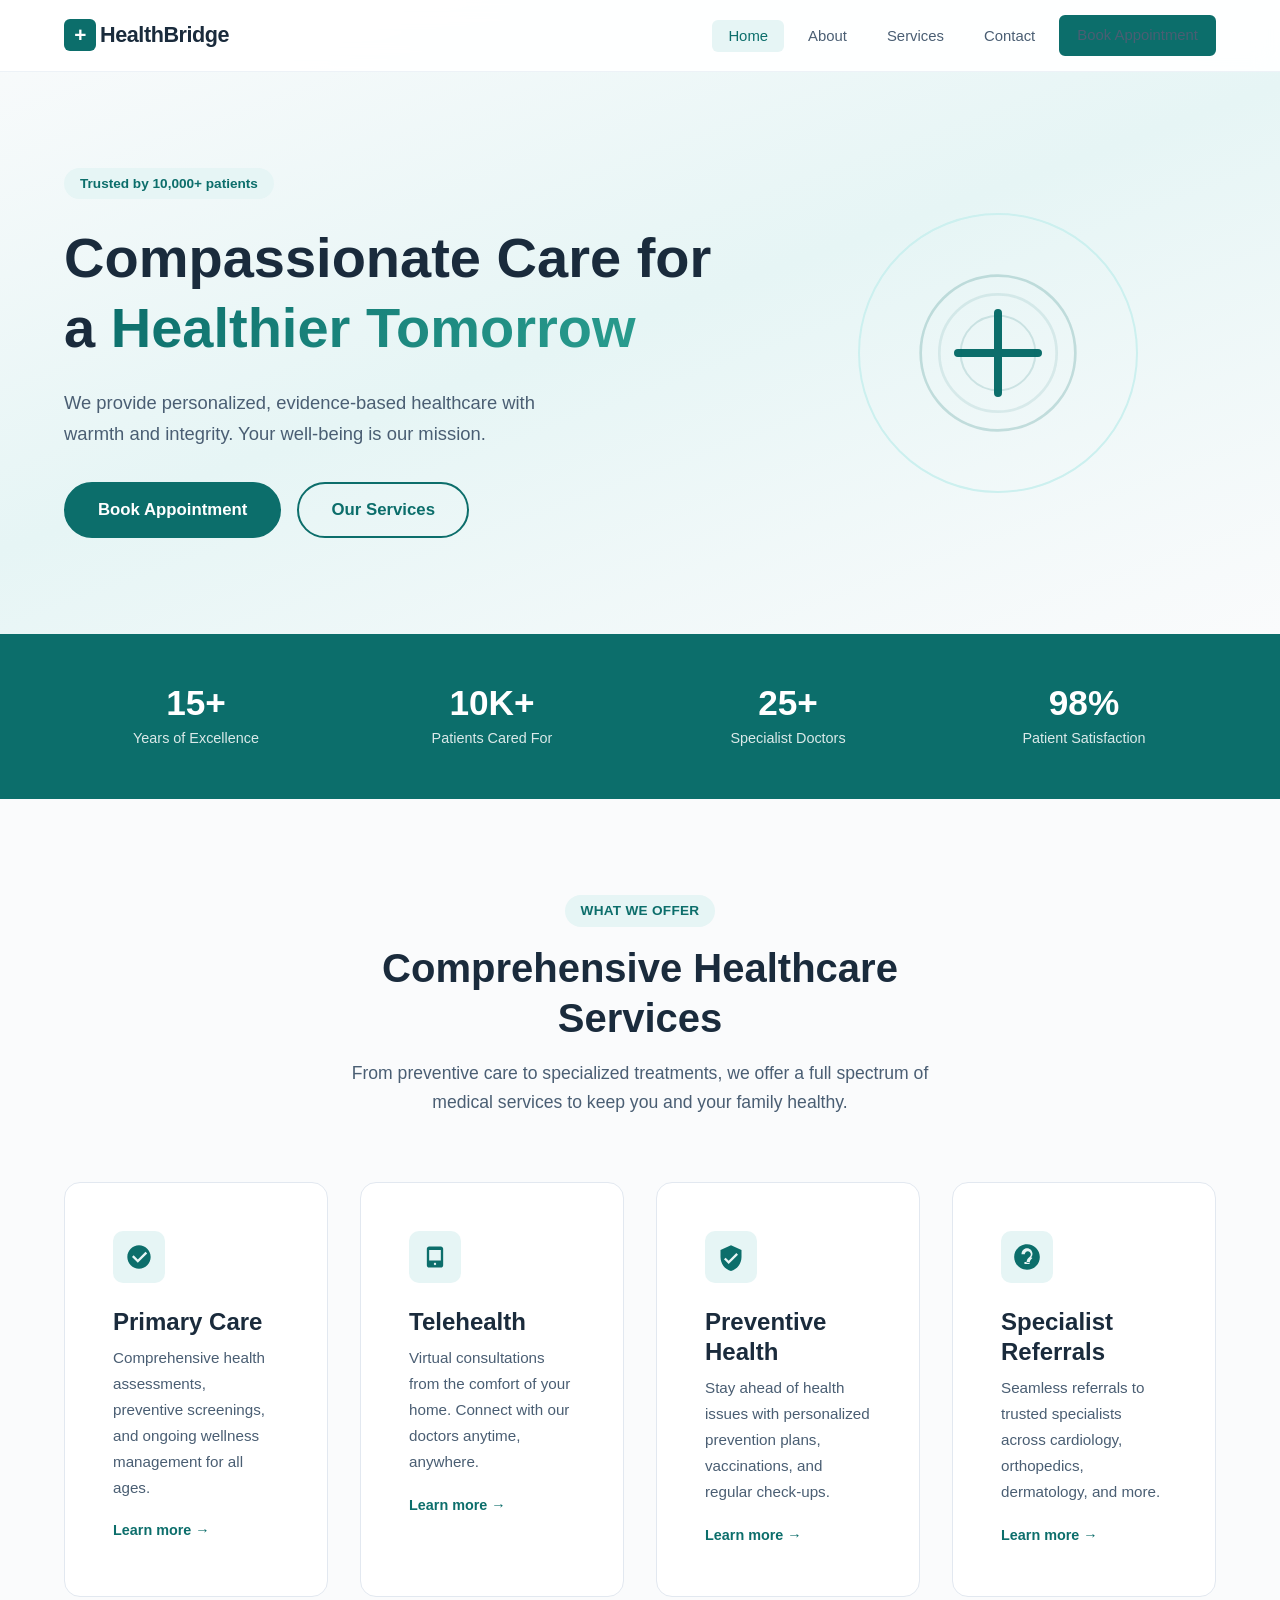
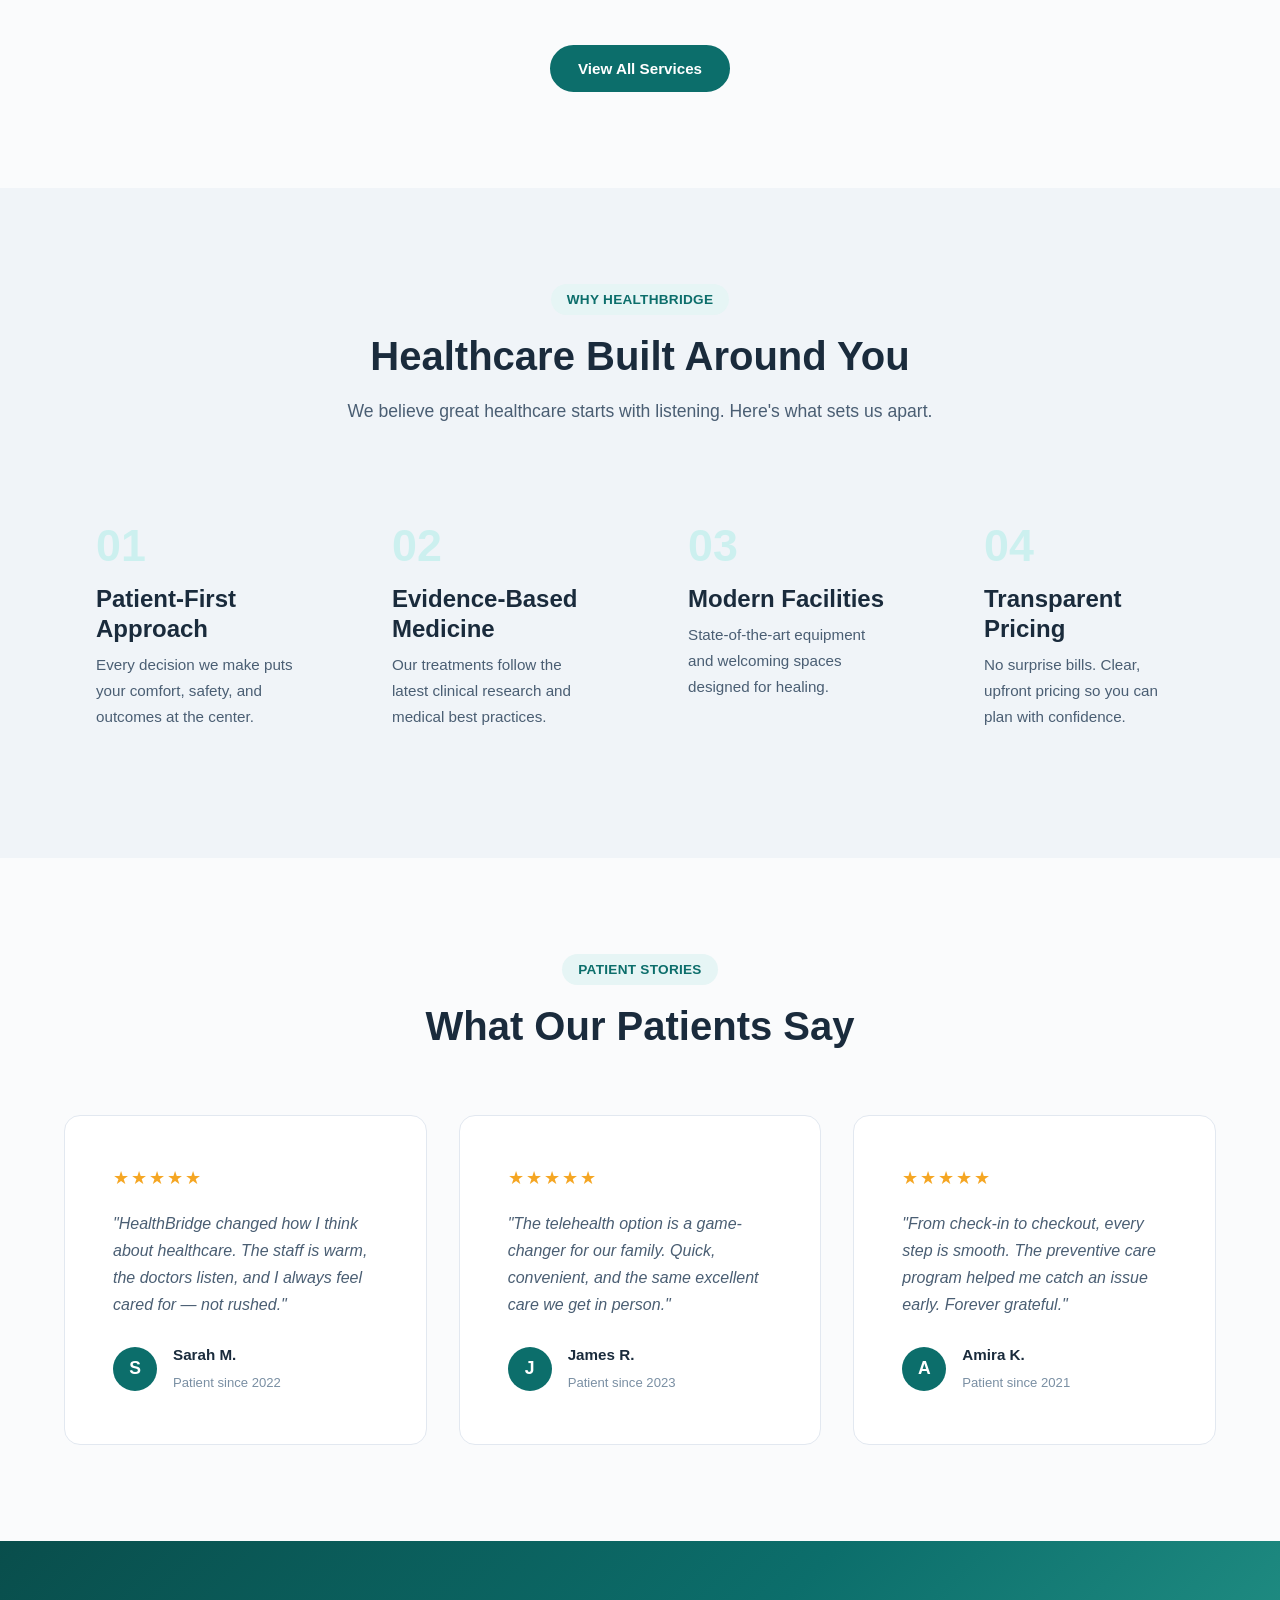
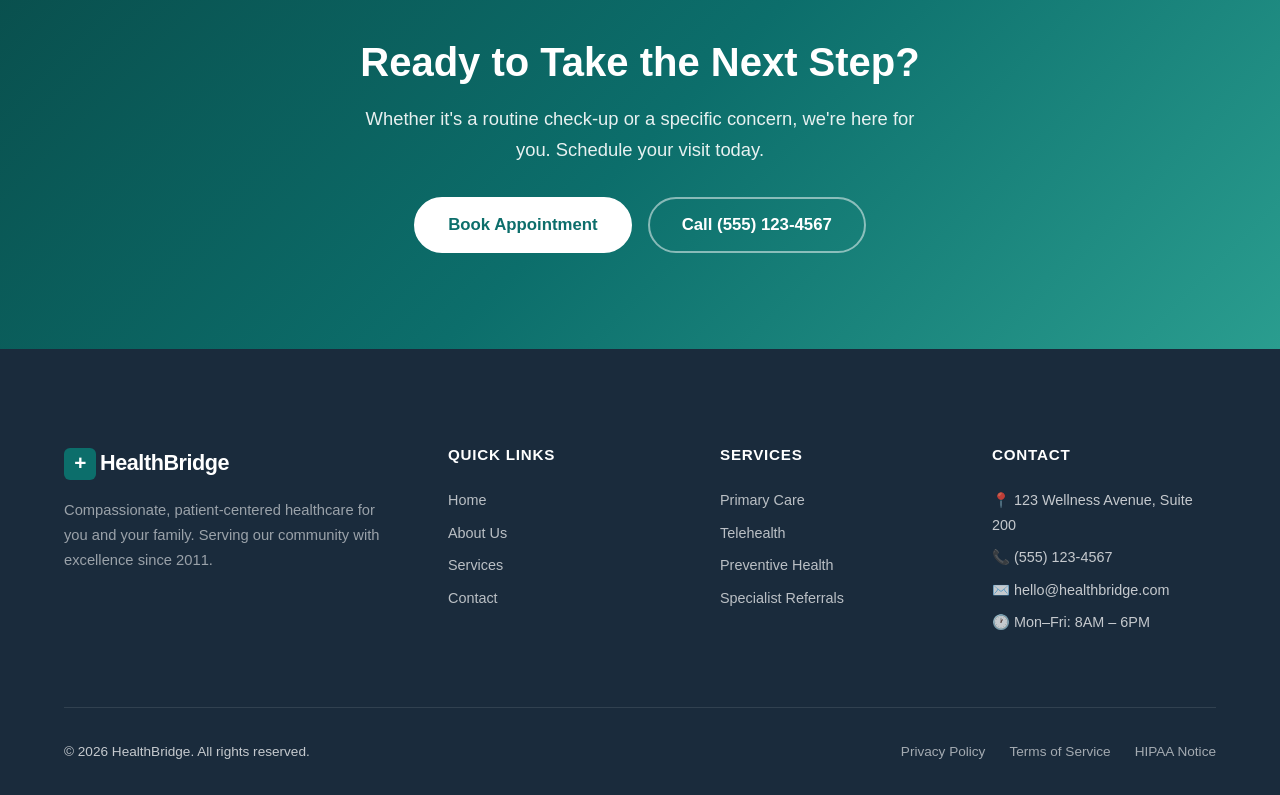
==== index.html @ cefafa47 "Move files to root for GitHub Pages" ====
<!DOCTYPE html>
<html lang="en">
<head>
    <meta charset="UTF-8">
    <meta name="viewport" content="width=device-width, initial-scale=1.0">
    <title>HealthBridge — Your Trusted Healthcare Partner</title>
    <meta name="description" content="HealthBridge provides compassionate, patient-centered healthcare services. Explore our services, meet our team, and take the first step toward better health.">
    <link rel="stylesheet" href="style.css">
    <!-- Favicons (replace with your own) -->
    <link rel="icon" href="data:image/svg+xml,<svg xmlns='http://www.w3.org/2000/svg' viewBox='0 0 100 100'><text y='.9em' font-size='90'>🏥</text></svg>">
</head>
<body>

    <!-- Navigation -->
    <nav class="navbar" id="navbar">
        <div class="container nav-container">
            <a href="index.html" class="logo">
                <span class="logo-icon">+</span> HealthBridge
            </a>
            <button class="nav-toggle" id="navToggle" aria-label="Toggle navigation">
                <span></span><span></span><span></span>
            </button>
            <ul class="nav-links" id="navLinks">
                <li><a href="index.html" class="active">Home</a></li>
                <li><a href="about.html">About</a></li>
                <li><a href="services.html">Services</a></li>
                <li><a href="contact.html">Contact</a></li>
                <li><a href="contact.html" class="btn btn-nav">Book Appointment</a></li>
            </ul>
        </div>
    </nav>

    <!-- Hero Section -->
    <section class="hero">
        <div class="container hero-content">
            <div class="hero-text">
                <span class="hero-badge">Trusted by 10,000+ patients</span>
                <h1>Compassionate Care for a <span class="text-gradient">Healthier Tomorrow</span></h1>
                <p>We provide personalized, evidence-based healthcare with warmth and integrity. Your well-being is our mission.</p>
                <div class="hero-actions">
                    <a href="contact.html" class="btn btn-primary btn-lg">Book Appointment</a>
                    <a href="services.html" class="btn btn-outline btn-lg">Our Services</a>
                </div>
            </div>
            <div class="hero-visual">
                <div class="hero-card">
                    <div class="pulse-ring"></div>
                    <svg class="hero-icon" viewBox="0 0 120 120" fill="none" xmlns="http://www.w3.org/2000/svg">
                        <circle cx="60" cy="60" r="58" stroke="currentColor" stroke-width="2" opacity="0.2"/>
                        <circle cx="60" cy="60" r="44" stroke="currentColor" stroke-width="2" opacity="0.1"/>
                        <path d="M60 30 L60 90 M30 60 L90 60" stroke="currentColor" stroke-width="6" stroke-linecap="round"/>
                        <circle cx="60" cy="60" r="28" stroke="currentColor" stroke-width="1.5" opacity="0.15"/>
                    </svg>
                </div>
            </div>
        </div>
    </section>

    <!-- Stats Bar -->
    <section class="stats">
        <div class="container stats-grid">
            <div class="stat-item">
                <span class="stat-number">15+</span>
                <span class="stat-label">Years of Excellence</span>
            </div>
            <div class="stat-item">
                <span class="stat-number">10K+</span>
                <span class="stat-label">Patients Cared For</span>
            </div>
            <div class="stat-item">
                <span class="stat-number">25+</span>
                <span class="stat-label">Specialist Doctors</span>
            </div>
            <div class="stat-item">
                <span class="stat-number">98%</span>
                <span class="stat-label">Patient Satisfaction</span>
            </div>
        </div>
    </section>

    <!-- Services Preview -->
    <section class="section" id="services-preview">
        <div class="container">
            <div class="section-header">
                <span class="section-badge">What We Offer</span>
                <h2>Comprehensive Healthcare Services</h2>
                <p>From preventive care to specialized treatments, we offer a full spectrum of medical services to keep you and your family healthy.</p>
            </div>
            <div class="services-grid">
                <div class="service-card">
                    <div class="service-icon">
                        <svg viewBox="0 0 48 48" fill="none"><path d="M24 4C12.96 4 4 12.96 4 24s8.96 20 20 20 20-8.96 20-20S35.04 4 24 4zm-2 30l-10-10 2.82-2.82L22 28.34l13.18-13.16L38 18 22 34z" fill="currentColor"/></svg>
                    </div>
                    <h3>Primary Care</h3>
                    <p>Comprehensive health assessments, preventive screenings, and ongoing wellness management for all ages.</p>
                    <a href="services.html" class="service-link">Learn more →</a>
                </div>
                <div class="service-card">
                    <div class="service-icon">
                        <svg viewBox="0 0 48 48" fill="none"><path d="M34 6H14c-2.2 0-4 1.8-4 4v28c0 2.2 1.8 4 4 4h20c2.2 0 4-1.8 4-4V10c0-2.2-1.8-4-4-4zM24 38c-1.1 0-2-.9-2-2s.9-2 2-2 2 .9 2 2-.9 2-2 2zm10-8H14V12h20v18z" fill="currentColor"/></svg>
                    </div>
                    <h3>Telehealth</h3>
                    <p>Virtual consultations from the comfort of your home. Connect with our doctors anytime, anywhere.</p>
                    <a href="services.html" class="service-link">Learn more →</a>
                </div>
                <div class="service-card">
                    <div class="service-icon">
                        <svg viewBox="0 0 48 48" fill="none"><path d="M24 4l-18 8v12c0 11.1 7.68 21.48 18 24 10.32-2.52 18-12.9 18-24V12L24 4zm-4 32l-8-8 2.82-2.82L20 30.34l13.18-13.16L36 20 20 36z" fill="currentColor"/></svg>
                    </div>
                    <h3>Preventive Health</h3>
                    <p>Stay ahead of health issues with personalized prevention plans, vaccinations, and regular check-ups.</p>
                    <a href="services.html" class="service-link">Learn more →</a>
                </div>
                <div class="service-card">
                    <div class="service-icon">
                        <svg viewBox="0 0 48 48" fill="none"><path d="M24 2C11.85 2 2 11.85 2 24s9.85 22 22 22 22-9.85 22-22S36.15 2 24 2zm4.4 34H19.6v-3.6h8.8V36zm4.86-10.26l-1.98 2.04c-1.6 1.62-2.48 2.96-2.48 6.22h-5.6c0-4.18 1.56-6.56 3.16-8.18l2.72-2.78c.94-.96 1.52-2.3 1.52-3.76 0-2.92-2.34-5.28-5.2-5.28s-5.2 2.36-5.2 5.28h-5.6C14.6 13.04 18.82 8.8 24 8.8s9.4 4.24 9.4 9.48c0 2.64-1.06 5.02-2.8 6.78l1.66-.32z" fill="currentColor"/></svg>
                    </div>
                    <h3>Specialist Referrals</h3>
                    <p>Seamless referrals to trusted specialists across cardiology, orthopedics, dermatology, and more.</p>
                    <a href="services.html" class="service-link">Learn more →</a>
                </div>
            </div>
            <div class="section-cta">
                <a href="services.html" class="btn btn-primary">View All Services</a>
            </div>
        </div>
    </section>

    <!-- Why Choose Us -->
    <section class="section section-alt">
        <div class="container">
            <div class="section-header">
                <span class="section-badge">Why HealthBridge</span>
                <h2>Healthcare Built Around You</h2>
                <p>We believe great healthcare starts with listening. Here's what sets us apart.</p>
            </div>
            <div class="features-grid">
                <div class="feature-item">
                    <div class="feature-number">01</div>
                    <h3>Patient-First Approach</h3>
                    <p>Every decision we make puts your comfort, safety, and outcomes at the center.</p>
                </div>
                <div class="feature-item">
                    <div class="feature-number">02</div>
                    <h3>Evidence-Based Medicine</h3>
                    <p>Our treatments follow the latest clinical research and medical best practices.</p>
                </div>
                <div class="feature-item">
                    <div class="feature-number">03</div>
                    <h3>Modern Facilities</h3>
                    <p>State-of-the-art equipment and welcoming spaces designed for healing.</p>
                </div>
                <div class="feature-item">
                    <div class="feature-number">04</div>
                    <h3>Transparent Pricing</h3>
                    <p>No surprise bills. Clear, upfront pricing so you can plan with confidence.</p>
                </div>
            </div>
        </div>
    </section>

    <!-- Testimonials -->
    <section class="section">
        <div class="container">
            <div class="section-header">
                <span class="section-badge">Patient Stories</span>
                <h2>What Our Patients Say</h2>
            </div>
            <div class="testimonials-grid">
                <div class="testimonial-card">
                    <div class="testimonial-stars">★★★★★</div>
                    <blockquote>"HealthBridge changed how I think about healthcare. The staff is warm, the doctors listen, and I always feel cared for — not rushed."</blockquote>
                    <div class="testimonial-author">
                        <div class="author-avatar">S</div>
                        <div>
                            <strong>Sarah M.</strong>
                            <span>Patient since 2022</span>
                        </div>
                    </div>
                </div>
                <div class="testimonial-card">
                    <div class="testimonial-stars">★★★★★</div>
                    <blockquote>"The telehealth option is a game-changer for our family. Quick, convenient, and the same excellent care we get in person."</blockquote>
                    <div class="testimonial-author">
                        <div class="author-avatar">J</div>
                        <div>
                            <strong>James R.</strong>
                            <span>Patient since 2023</span>
                        </div>
                    </div>
                </div>
                <div class="testimonial-card">
                    <div class="testimonial-stars">★★★★★</div>
                    <blockquote>"From check-in to checkout, every step is smooth. The preventive care program helped me catch an issue early. Forever grateful."</blockquote>
                    <div class="testimonial-author">
                        <div class="author-avatar">A</div>
                        <div>
                            <strong>Amira K.</strong>
                            <span>Patient since 2021</span>
                        </div>
                    </div>
                </div>
            </div>
        </div>
    </section>

    <!-- CTA Section -->
    <section class="cta-section">
        <div class="container cta-content">
            <h2>Ready to Take the Next Step?</h2>
            <p>Whether it's a routine check-up or a specific concern, we're here for you. Schedule your visit today.</p>
            <div class="cta-actions">
                <a href="contact.html" class="btn btn-white btn-lg">Book Appointment</a>
                <a href="tel:+15551234567" class="btn btn-outline-white btn-lg">Call (555) 123-4567</a>
            </div>
        </div>
    </section>

    <!-- Footer -->
    <footer class="footer">
        <div class="container">
            <div class="footer-grid">
                <div class="footer-brand">
                    <a href="index.html" class="logo">
                        <span class="logo-icon">+</span> HealthBridge
                    </a>
                    <p>Compassionate, patient-centered healthcare for you and your family. Serving our community with excellence since 2011.</p>
                </div>
                <div class="footer-links">
                    <h4>Quick Links</h4>
                    <ul>
                        <li><a href="index.html">Home</a></li>
                        <li><a href="about.html">About Us</a></li>
                        <li><a href="services.html">Services</a></li>
                        <li><a href="contact.html">Contact</a></li>
                    </ul>
                </div>
                <div class="footer-links">
                    <h4>Services</h4>
                    <ul>
                        <li><a href="services.html">Primary Care</a></li>
                        <li><a href="services.html">Telehealth</a></li>
                        <li><a href="services.html">Preventive Health</a></li>
                        <li><a href="services.html">Specialist Referrals</a></li>
                    </ul>
                </div>
                <div class="footer-contact">
                    <h4>Contact</h4>
                    <ul>
                        <li>📍 123 Wellness Avenue, Suite 200</li>
                        <li>📞 (555) 123-4567</li>
                        <li>✉️ hello@healthbridge.com</li>
                        <li>🕐 Mon–Fri: 8AM – 6PM</li>
                    </ul>
                </div>
            </div>
            <div class="footer-bottom">
                <p>&copy; 2026 HealthBridge. All rights reserved.</p>
                <div class="footer-legal">
                    <a href="#">Privacy Policy</a>
                    <a href="#">Terms of Service</a>
                    <a href="#">HIPAA Notice</a>
                </div>
            </div>
        </div>
    </footer>

    <script src="script.js"></script>
</body>
</html>
---- style.css ----
/* ============================================
   HealthBridge — Global Styles
   ============================================ */

/* ---------- CSS Custom Properties ---------- */
:root {
    /* Colors */
    --color-primary: #0C6E6B;
    --color-primary-light: #0E8A86;
    --color-primary-dark: #094E4C;
    --color-primary-50: #E6F5F5;
    --color-primary-100: #CCF0EF;

    --color-accent: #2A9D8F;
    --color-accent-light: #40B4A6;

    --color-bg: #FAFBFC;
    --color-bg-alt: #F0F4F8;
    --color-white: #FFFFFF;
    --color-surface: #FFFFFF;

    --color-text: #1A2B3C;
    --color-text-secondary: #4A5E73;
    --color-text-muted: #7A8FA3;
    --color-text-inverse: #FFFFFF;

    --color-border: #E2E8F0;
    --color-border-light: #EDF2F7;

    /* Typography */
    --font-sans: 'Inter', -apple-system, BlinkMacSystemFont, 'Segoe UI', Roboto, 'Helvetica Neue', Arial, sans-serif;
    --font-display: 'Inter', -apple-system, BlinkMacSystemFont, 'Segoe UI', Roboto, sans-serif;

    /* Spacing */
    --space-xs: 0.25rem;
    --space-sm: 0.5rem;
    --space-md: 1rem;
    --space-lg: 1.5rem;
    --space-xl: 2rem;
    --space-2xl: 3rem;
    --space-3xl: 4rem;
    --space-4xl: 6rem;

    /* Sizing */
    --container-max: 1200px;
    --nav-height: 72px;

    /* Radius */
    --radius-sm: 6px;
    --radius-md: 10px;
    --radius-lg: 16px;
    --radius-xl: 24px;
    --radius-full: 9999px;

    /* Shadows */
    --shadow-sm: 0 1px 2px rgba(0, 0, 0, 0.05);
    --shadow-md: 0 4px 12px rgba(0, 0, 0, 0.08);
    --shadow-lg: 0 12px 40px rgba(0, 0, 0, 0.1);
    --shadow-xl: 0 20px 60px rgba(0, 0, 0, 0.12);

    /* Transitions */
    --transition-fast: 150ms ease;
    --transition-base: 250ms ease;
    --transition-slow: 400ms ease;
}


/* ---------- Reset & Base ---------- */
*,
*::before,
*::after {
    box-sizing: border-box;
    margin: 0;
    padding: 0;
}

html {
    scroll-behavior: smooth;
    -webkit-text-size-adjust: 100%;
}

body {
    font-family: var(--font-sans);
    font-size: 1rem;
    line-height: 1.7;
    color: var(--color-text);
    background-color: var(--color-bg);
    -webkit-font-smoothing: antialiased;
    -moz-osx-font-smoothing: grayscale;
}

img {
    max-width: 100%;
    height: auto;
    display: block;
}

a {
    color: var(--color-primary);
    text-decoration: none;
    transition: color var(--transition-fast);
}

a:hover {
    color: var(--color-primary-light);
}

ul {
    list-style: none;
}

h1, h2, h3, h4, h5, h6 {
    font-family: var(--font-display);
    font-weight: 700;
    line-height: 1.25;
    color: var(--color-text);
}

h1 { font-size: clamp(2.2rem, 5vw, 3.5rem); }
h2 { font-size: clamp(1.8rem, 3.5vw, 2.5rem); }
h3 { font-size: clamp(1.2rem, 2vw, 1.5rem); }
h4 { font-size: 1.1rem; }


/* ---------- Utilities ---------- */
.container {
    width: 100%;
    max-width: var(--container-max);
    margin-inline: auto;
    padding-inline: var(--space-lg);
}

.section {
    padding: var(--space-4xl) 0;
}

.section-alt {
    background-color: var(--color-bg-alt);
}

.section-header {
    text-align: center;
    max-width: 640px;
    margin-inline: auto;
    margin-bottom: var(--space-3xl);
}

.section-header p {
    margin-top: var(--space-md);
    color: var(--color-text-secondary);
    font-size: 1.1rem;
}

.section-badge {
    display: inline-block;
    padding: var(--space-xs) var(--space-md);
    background: var(--color-primary-50);
    color: var(--color-primary);
    font-size: 0.85rem;
    font-weight: 600;
    border-radius: var(--radius-full);
    margin-bottom: var(--space-md);
    letter-spacing: 0.02em;
    text-transform: uppercase;
}

.section-cta {
    text-align: center;
    margin-top: var(--space-2xl);
}

.text-gradient {
    background: linear-gradient(135deg, var(--color-primary), var(--color-accent));
    -webkit-background-clip: text;
    -webkit-text-fill-color: transparent;
    background-clip: text;
}


/* ---------- Buttons ---------- */
.btn {
    display: inline-flex;
    align-items: center;
    justify-content: center;
    gap: var(--space-sm);
    padding: 0.7rem 1.6rem;
    font-family: var(--font-sans);
    font-size: 0.95rem;
    font-weight: 600;
    line-height: 1.4;
    border: 2px solid transparent;
    border-radius: var(--radius-full);
    cursor: pointer;
    transition: all var(--transition-base);
    text-decoration: none;
    white-space: nowrap;
}

.btn-lg {
    padding: 0.9rem 2rem;
    font-size: 1.05rem;
}

.btn-primary {
    background: var(--color-primary);
    color: var(--color-text-inverse);
    border-color: var(--color-primary);
}

.btn-primary:hover {
    background: var(--color-primary-light);
    border-color: var(--color-primary-light);
    color: var(--color-text-inverse);
    transform: translateY(-1px);
    box-shadow: var(--shadow-md);
}

.btn-outline {
    background: transparent;
    color: var(--color-primary);
    border-color: var(--color-primary);
}

.btn-outline:hover {
    background: var(--color-primary);
    color: var(--color-text-inverse);
    transform: translateY(-1px);
}

.btn-white {
    background: var(--color-white);
    color: var(--color-primary);
    border-color: var(--color-white);
}

.btn-white:hover {
    background: var(--color-primary-50);
    border-color: var(--color-primary-50);
    transform: translateY(-1px);
    box-shadow: var(--shadow-md);
}

.btn-outline-white {
    background: transparent;
    color: var(--color-white);
    border-color: rgba(255, 255, 255, 0.5);
}

.btn-outline-white:hover {
    background: rgba(255, 255, 255, 0.15);
    border-color: var(--color-white);
    color: var(--color-white);
}

.btn-nav {
    padding: 0.55rem 1.3rem;
    font-size: 0.9rem;
    background: var(--color-primary);
    color: var(--color-text-inverse);
    border-color: var(--color-primary);
}

.btn-nav:hover {
    background: var(--color-primary-light);
    border-color: var(--color-primary-light);
    color: var(--color-text-inverse);
}


/* ---------- Navbar ---------- */
.navbar {
    position: fixed;
    top: 0;
    left: 0;
    right: 0;
    z-index: 1000;
    height: var(--nav-height);
    background: rgba(255, 255, 255, 0.92);
    backdrop-filter: blur(12px);
    -webkit-backdrop-filter: blur(12px);
    border-bottom: 1px solid var(--color-border-light);
    transition: box-shadow var(--transition-base);
}

.navbar.scrolled {
    box-shadow: var(--shadow-sm);
}

.nav-container {
    display: flex;
    align-items: center;
    justify-content: space-between;
    height: 100%;
}

.logo {
    display: flex;
    align-items: center;
    gap: var(--space-xs);
    font-size: 1.35rem;
    font-weight: 700;
    color: var(--color-text);
    letter-spacing: -0.02em;
}

.logo:hover {
    color: var(--color-text);
}

.logo-icon {
    display: flex;
    align-items: center;
    justify-content: center;
    width: 32px;
    height: 32px;
    background: var(--color-primary);
    color: var(--color-white);
    font-size: 1.3rem;
    font-weight: 700;
    border-radius: var(--radius-sm);
    line-height: 1;
}

.nav-links {
    display: flex;
    align-items: center;
    gap: var(--space-sm);
}

.nav-links a {
    padding: var(--space-sm) var(--space-md);
    font-size: 0.93rem;
    font-weight: 500;
    color: var(--color-text-secondary);
    border-radius: var(--radius-sm);
    transition: all var(--transition-fast);
}

.nav-links a:hover,
.nav-links a.active {
    color: var(--color-primary);
    background: var(--color-primary-50);
}

.nav-toggle {
    display: none;
    flex-direction: column;
    gap: 5px;
    background: none;
    border: none;
    cursor: pointer;
    padding: var(--space-sm);
}

.nav-toggle span {
    width: 24px;
    height: 2px;
    background: var(--color-text);
    border-radius: 2px;
    transition: all var(--transition-fast);
}


/* ---------- Hero ---------- */
.hero {
    padding-top: calc(var(--nav-height) + var(--space-4xl));
    padding-bottom: var(--space-4xl);
    background: linear-gradient(160deg, var(--color-bg) 0%, var(--color-primary-50) 50%, var(--color-bg) 100%);
    overflow: hidden;
}

.hero-content {
    display: grid;
    grid-template-columns: 1.2fr 0.8fr;
    gap: var(--space-3xl);
    align-items: center;
}

.hero-badge {
    display: inline-block;
    padding: var(--space-xs) var(--space-md);
    background: var(--color-primary-50);
    color: var(--color-primary);
    font-size: 0.85rem;
    font-weight: 600;
    border-radius: var(--radius-full);
    margin-bottom: var(--space-lg);
}

.hero-text h1 {
    margin-bottom: var(--space-lg);
}

.hero-text p {
    font-size: 1.15rem;
    color: var(--color-text-secondary);
    max-width: 520px;
    margin-bottom: var(--space-xl);
}

.hero-actions {
    display: flex;
    gap: var(--space-md);
    flex-wrap: wrap;
}

.hero-visual {
    display: flex;
    justify-content: center;
    align-items: center;
}

.hero-card {
    position: relative;
    width: 280px;
    height: 280px;
    display: flex;
    align-items: center;
    justify-content: center;
}

.hero-icon {
    width: 160px;
    height: 160px;
    color: var(--color-primary);
    animation: float 6s ease-in-out infinite;
}

.pulse-ring {
    position: absolute;
    inset: 0;
    border-radius: 50%;
    border: 2px solid var(--color-primary-100);
    animation: pulse 3s ease-in-out infinite;
}

@keyframes float {
    0%, 100% { transform: translateY(0); }
    50% { transform: translateY(-12px); }
}

@keyframes pulse {
    0%, 100% { transform: scale(1); opacity: 0.6; }
    50% { transform: scale(1.08); opacity: 0.2; }
}


/* ---------- Stats ---------- */
.stats {
    padding: var(--space-2xl) 0;
    background: var(--color-primary);
    color: var(--color-text-inverse);
}

.stats-grid {
    display: grid;
    grid-template-columns: repeat(4, 1fr);
    gap: var(--space-xl);
    text-align: center;
}

.stat-number {
    display: block;
    font-size: 2.2rem;
    font-weight: 800;
    line-height: 1.2;
}

.stat-label {
    font-size: 0.9rem;
    opacity: 0.85;
}


/* ---------- Services Grid ---------- */
.services-grid {
    display: grid;
    grid-template-columns: repeat(auto-fit, minmax(260px, 1fr));
    gap: var(--space-xl);
}

.service-card {
    background: var(--color-surface);
    border: 1px solid var(--color-border);
    border-radius: var(--radius-lg);
    padding: var(--space-2xl);
    transition: all var(--transition-base);
}

.service-card:hover {
    transform: translateY(-4px);
    box-shadow: var(--shadow-lg);
    border-color: var(--color-primary-100);
}

.service-icon {
    width: 52px;
    height: 52px;
    display: flex;
    align-items: center;
    justify-content: center;
    background: var(--color-primary-50);
    border-radius: var(--radius-md);
    margin-bottom: var(--space-lg);
    color: var(--color-primary);
}

.service-icon svg {
    width: 28px;
    height: 28px;
}

.service-card h3 {
    margin-bottom: var(--space-sm);
}

.service-card p {
    color: var(--color-text-secondary);
    font-size: 0.95rem;
    margin-bottom: var(--space-md);
}

.service-link {
    font-size: 0.9rem;
    font-weight: 600;
    color: var(--color-primary);
}

.service-link:hover {
    gap: var(--space-sm);
}


/* ---------- Features Grid ---------- */
.features-grid {
    display: grid;
    grid-template-columns: repeat(auto-fit, minmax(250px, 1fr));
    gap: var(--space-xl);
}

.feature-item {
    padding: var(--space-xl);
}

.feature-number {
    font-size: 2.8rem;
    font-weight: 800;
    color: var(--color-primary-100);
    line-height: 1;
    margin-bottom: var(--space-md);
}

.feature-item h3 {
    margin-bottom: var(--space-sm);
}

.feature-item p {
    color: var(--color-text-secondary);
    font-size: 0.95rem;
}


/* ---------- Testimonials ---------- */
.testimonials-grid {
    display: grid;
    grid-template-columns: repeat(auto-fit, minmax(300px, 1fr));
    gap: var(--space-xl);
}

.testimonial-card {
    background: var(--color-surface);
    border: 1px solid var(--color-border);
    border-radius: var(--radius-lg);
    padding: var(--space-2xl);
    transition: all var(--transition-base);
}

.testimonial-card:hover {
    box-shadow: var(--shadow-md);
}

.testimonial-stars {
    color: #F5A623;
    font-size: 1.1rem;
    margin-bottom: var(--space-md);
    letter-spacing: 2px;
}

.testimonial-card blockquote {
    font-size: 1rem;
    color: var(--color-text-secondary);
    line-height: 1.7;
    margin-bottom: var(--space-lg);
    font-style: italic;
}

.testimonial-author {
    display: flex;
    align-items: center;
    gap: var(--space-md);
}

.author-avatar {
    width: 44px;
    height: 44px;
    border-radius: 50%;
    background: var(--color-primary);
    color: var(--color-white);
    display: flex;
    align-items: center;
    justify-content: center;
    font-weight: 700;
    font-size: 1.1rem;
}

.testimonial-author strong {
    display: block;
    font-size: 0.95rem;
}

.testimonial-author span {
    font-size: 0.82rem;
    color: var(--color-text-muted);
}


/* ---------- CTA Section ---------- */
.cta-section {
    padding: var(--space-4xl) 0;
    background: linear-gradient(135deg, var(--color-primary-dark), var(--color-primary), var(--color-accent));
    color: var(--color-text-inverse);
    text-align: center;
}

.cta-content h2 {
    color: var(--color-text-inverse);
    margin-bottom: var(--space-md);
}

.cta-content p {
    font-size: 1.15rem;
    opacity: 0.9;
    max-width: 560px;
    margin-inline: auto;
    margin-bottom: var(--space-xl);
}

.cta-actions {
    display: flex;
    gap: var(--space-md);
    justify-content: center;
    flex-wrap: wrap;
}


/* ---------- Footer ---------- */
.footer {
    background: var(--color-text);
    color: rgba(255, 255, 255, 0.75);
    padding: var(--space-4xl) 0 var(--space-xl);
}

.footer-grid {
    display: grid;
    grid-template-columns: 1.5fr 1fr 1fr 1fr;
    gap: var(--space-2xl);
    margin-bottom: var(--space-3xl);
}

.footer-brand .logo {
    color: var(--color-white);
    margin-bottom: var(--space-md);
}

.footer-brand p {
    font-size: 0.92rem;
    line-height: 1.7;
    opacity: 0.75;
}

.footer h4 {
    color: var(--color-white);
    font-size: 0.95rem;
    font-weight: 600;
    margin-bottom: var(--space-lg);
    text-transform: uppercase;
    letter-spacing: 0.05em;
}

.footer-links ul li,
.footer-contact ul li {
    margin-bottom: var(--space-sm);
    font-size: 0.9rem;
}

.footer-links a {
    color: rgba(255, 255, 255, 0.7);
}

.footer-links a:hover {
    color: var(--color-white);
}

.footer-bottom {
    display: flex;
    justify-content: space-between;
    align-items: center;
    padding-top: var(--space-xl);
    border-top: 1px solid rgba(255, 255, 255, 0.1);
    font-size: 0.85rem;
}

.footer-legal {
    display: flex;
    gap: var(--space-lg);
}

.footer-legal a {
    color: rgba(255, 255, 255, 0.6);
    font-size: 0.85rem;
}

.footer-legal a:hover {
    color: var(--color-white);
}


/* ---------- Page Hero (Interior Pages) ---------- */
.page-hero {
    padding-top: calc(var(--nav-height) + var(--space-3xl));
    padding-bottom: var(--space-3xl);
    background: linear-gradient(160deg, var(--color-bg) 0%, var(--color-primary-50) 100%);
    text-align: center;
}

.page-hero h1 {
    margin-bottom: var(--space-md);
}

.page-hero p {
    color: var(--color-text-secondary);
    font-size: 1.1rem;
    max-width: 600px;
    margin-inline: auto;
}


/* ---------- About Page ---------- */
.about-grid {
    display: grid;
    grid-template-columns: 1fr 1fr;
    gap: var(--space-3xl);
    align-items: center;
}

.about-text h2 {
    margin-bottom: var(--space-lg);
}

.about-text p {
    color: var(--color-text-secondary);
    margin-bottom: var(--space-md);
}

.values-grid {
    display: grid;
    grid-template-columns: repeat(auto-fit, minmax(250px, 1fr));
    gap: var(--space-xl);
}

.value-card {
    background: var(--color-surface);
    border: 1px solid var(--color-border);
    border-radius: var(--radius-lg);
    padding: var(--space-xl);
    text-align: center;
    transition: all var(--transition-base);
}

.value-card:hover {
    transform: translateY(-2px);
    box-shadow: var(--shadow-md);
}

.value-icon {
    font-size: 2.5rem;
    margin-bottom: var(--space-md);
}

.value-card h3 {
    margin-bottom: var(--space-sm);
}

.value-card p {
    color: var(--color-text-secondary);
    font-size: 0.93rem;
}

.about-image-placeholder {
    background: linear-gradient(135deg, var(--color-primary-50), var(--color-primary-100));
    border-radius: var(--radius-xl);
    padding: var(--space-3xl);
    display: flex;
    align-items: center;
    justify-content: center;
    min-height: 360px;
}

.about-image-placeholder svg {
    width: 160px;
    height: 160px;
    color: var(--color-primary);
    opacity: 0.5;
}

.team-grid {
    display: grid;
    grid-template-columns: repeat(auto-fit, minmax(240px, 1fr));
    gap: var(--space-xl);
}

.team-card {
    text-align: center;
    padding: var(--space-xl);
}

.team-avatar {
    width: 100px;
    height: 100px;
    border-radius: 50%;
    background: linear-gradient(135deg, var(--color-primary-50), var(--color-primary-100));
    color: var(--color-primary);
    display: flex;
    align-items: center;
    justify-content: center;
    font-size: 2rem;
    font-weight: 700;
    margin: 0 auto var(--space-lg);
}

.team-card h3 {
    margin-bottom: var(--space-xs);
}

.team-role {
    color: var(--color-primary);
    font-size: 0.9rem;
    font-weight: 500;
    margin-bottom: var(--space-sm);
}

.team-card p {
    color: var(--color-text-secondary);
    font-size: 0.9rem;
}


/* ---------- Services Page ---------- */
.services-detail-grid {
    display: grid;
    gap: var(--space-2xl);
}

.service-detail-card {
    display: grid;
    grid-template-columns: auto 1fr;
    gap: var(--space-xl);
    background: var(--color-surface);
    border: 1px solid var(--color-border);
    border-radius: var(--radius-lg);
    padding: var(--space-2xl);
    transition: all var(--transition-base);
}

.service-detail-card:hover {
    box-shadow: var(--shadow-md);
    border-color: var(--color-primary-100);
}

.service-detail-icon {
    width: 64px;
    height: 64px;
    display: flex;
    align-items: center;
    justify-content: center;
    background: var(--color-primary-50);
    border-radius: var(--radius-md);
    color: var(--color-primary);
    font-size: 2rem;
    flex-shrink: 0;
}

.service-detail-content h3 {
    margin-bottom: var(--space-sm);
}

.service-detail-content p {
    color: var(--color-text-secondary);
    font-size: 0.95rem;
    margin-bottom: var(--space-md);
}

.service-features {
    display: flex;
    flex-wrap: wrap;
    gap: var(--space-sm);
}

.service-feature-tag {
    display: inline-block;
    padding: var(--space-xs) var(--space-md);
    background: var(--color-primary-50);
    color: var(--color-primary);
    font-size: 0.82rem;
    font-weight: 500;
    border-radius: var(--radius-full);
}


/* ---------- Contact Page ---------- */
.contact-grid {
    display: grid;
    grid-template-columns: 1fr 1.2fr;
    gap: var(--space-3xl);
}

.contact-info-cards {
    display: grid;
    gap: var(--space-lg);
}

.contact-info-card {
    display: flex;
    gap: var(--space-md);
    align-items: flex-start;
    padding: var(--space-lg);
    background: var(--color-surface);
    border: 1px solid var(--color-border);
    border-radius: var(--radius-md);
}

.contact-info-icon {
    width: 44px;
    height: 44px;
    display: flex;
    align-items: center;
    justify-content: center;
    background: var(--color-primary-50);
    color: var(--color-primary);
    border-radius: var(--radius-sm);
    font-size: 1.3rem;
    flex-shrink: 0;
}

.contact-info-card h4 {
    margin-bottom: var(--space-xs);
}

.contact-info-card p {
    color: var(--color-text-secondary);
    font-size: 0.9rem;
}

.contact-form {
    background: var(--color-surface);
    border: 1px solid var(--color-border);
    border-radius: var(--radius-lg);
    padding: var(--space-2xl);
}

.contact-form h3 {
    margin-bottom: var(--space-lg);
}

.form-group {
    margin-bottom: var(--space-lg);
}

.form-group label {
    display: block;
    font-size: 0.9rem;
    font-weight: 600;
    margin-bottom: var(--space-sm);
    color: var(--color-text);
}

.form-group input,
.form-group select,
.form-group textarea {
    width: 100%;
    padding: 0.75rem 1rem;
    font-family: var(--font-sans);
    font-size: 0.95rem;
    border: 1.5px solid var(--color-border);
    border-radius: var(--radius-md);
    background: var(--color-bg);
    color: var(--color-text);
    transition: border-color var(--transition-fast);
}

.form-group input:focus,
.form-group select:focus,
.form-group textarea:focus {
    outline: none;
    border-color: var(--color-primary);
    box-shadow: 0 0 0 3px var(--color-primary-50);
}

.form-group textarea {
    resize: vertical;
    min-height: 120px;
}

.form-row {
    display: grid;
    grid-template-columns: 1fr 1fr;
    gap: var(--space-lg);
}

.form-submit {
    text-align: right;
}

.map-placeholder {
    margin-top: var(--space-3xl);
    background: var(--color-bg-alt);
    border-radius: var(--radius-lg);
    height: 300px;
    display: flex;
    align-items: center;
    justify-content: center;
    color: var(--color-text-muted);
    font-size: 0.95rem;
    border: 1px solid var(--color-border);
}


/* ---------- Responsive ---------- */
@media (max-width: 1024px) {
    .hero-content {
        grid-template-columns: 1fr;
        text-align: center;
    }

    .hero-text p {
        margin-inline: auto;
    }

    .hero-actions {
        justify-content: center;
    }

    .hero-visual {
        display: none;
    }

    .footer-grid {
        grid-template-columns: 1fr 1fr;
        gap: var(--space-2xl);
    }

    .about-grid {
        grid-template-columns: 1fr;
    }

    .contact-grid {
        grid-template-columns: 1fr;
    }
}

@media (max-width: 768px) {
    .nav-toggle {
        display: flex;
    }

    .nav-links {
        display: none;
        position: absolute;
        top: var(--nav-height);
        left: 0;
        right: 0;
        flex-direction: column;
        background: var(--color-white);
        border-bottom: 1px solid var(--color-border);
        padding: var(--space-lg);
        box-shadow: var(--shadow-lg);
    }

    .nav-links.open {
        display: flex;
    }

    .nav-links a {
        padding: var(--space-md);
    }

    .stats-grid {
        grid-template-columns: 1fr 1fr;
        gap: var(--space-lg);
    }

    .footer-grid {
        grid-template-columns: 1fr;
    }

    .footer-bottom {
        flex-direction: column;
        gap: var(--space-md);
        text-align: center;
    }

    .form-row {
        grid-template-columns: 1fr;
    }

    .service-detail-card {
        grid-template-columns: 1fr;
    }
}

@media (max-width: 480px) {
    .stats-grid {
        grid-template-columns: 1fr;
    }

    .hero-actions {
        flex-direction: column;
        align-items: center;
    }

    .cta-actions {
        flex-direction: column;
        align-items: center;
    }
}
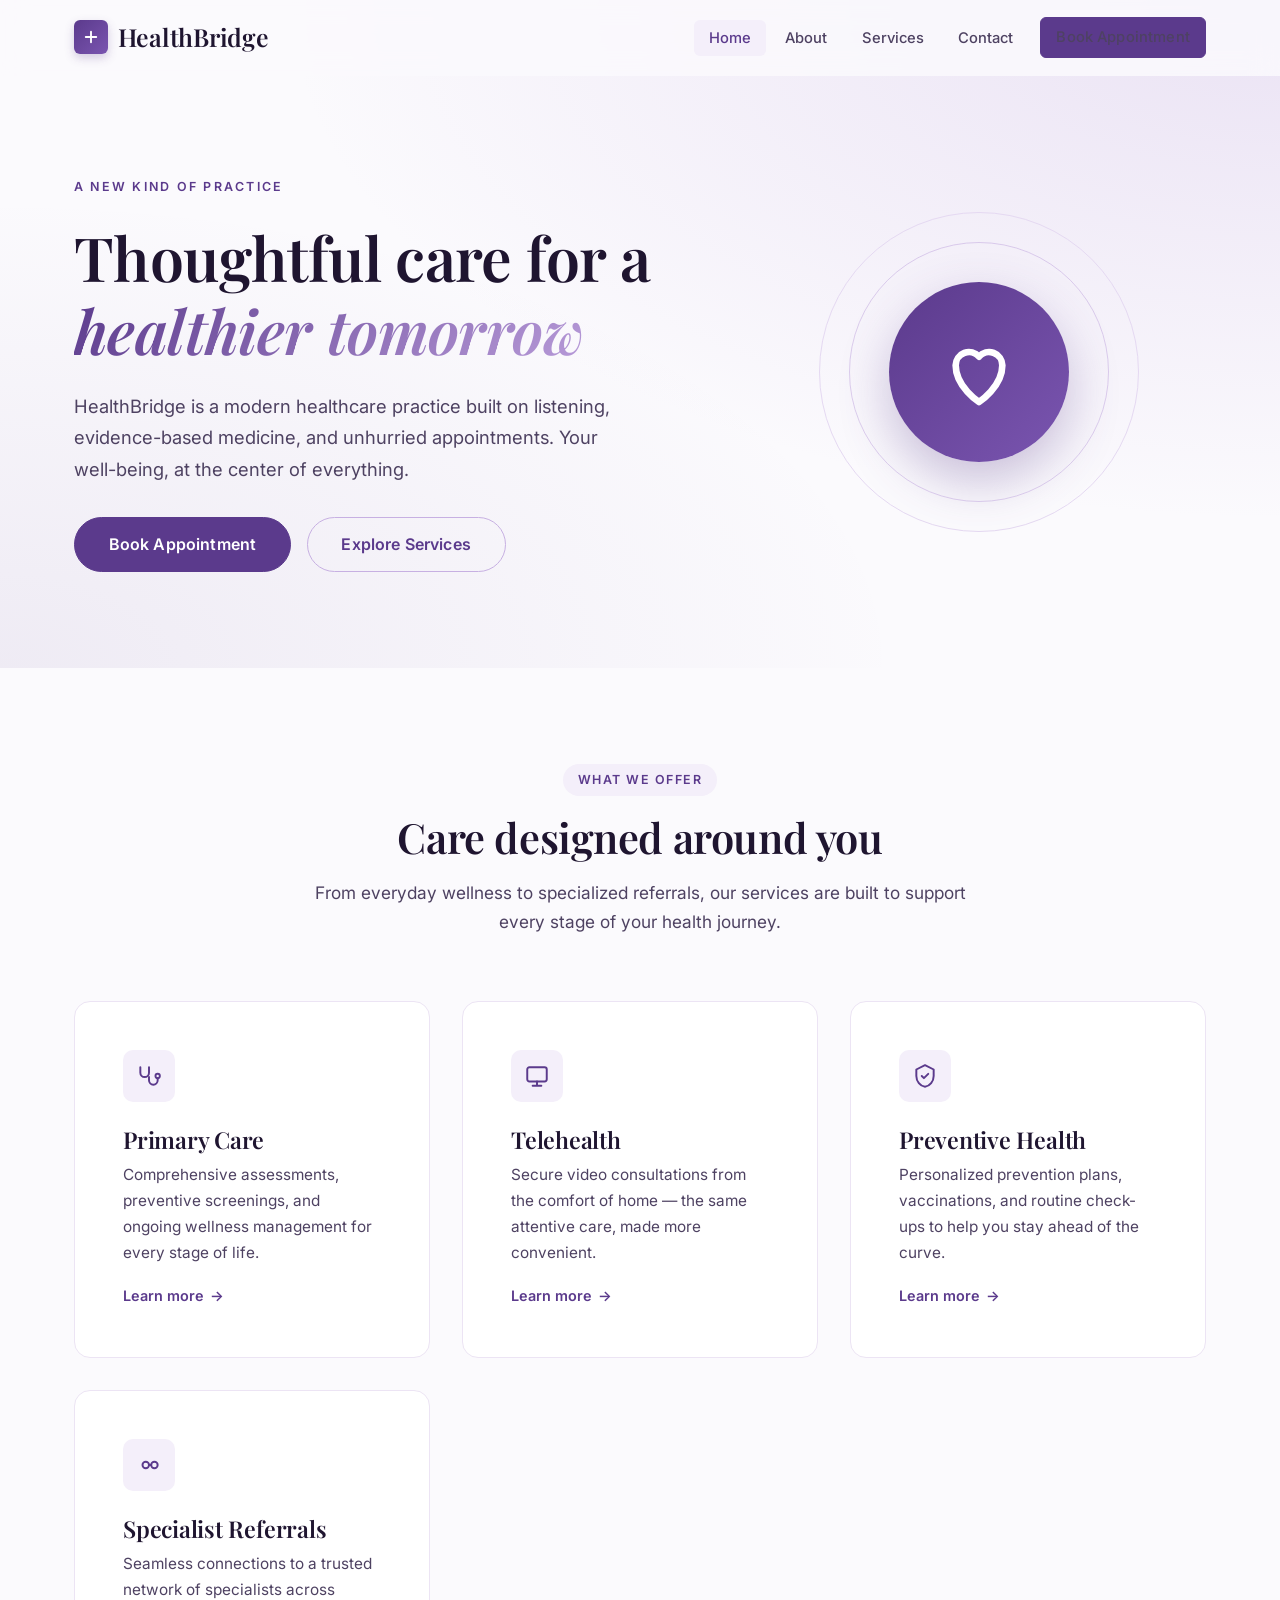
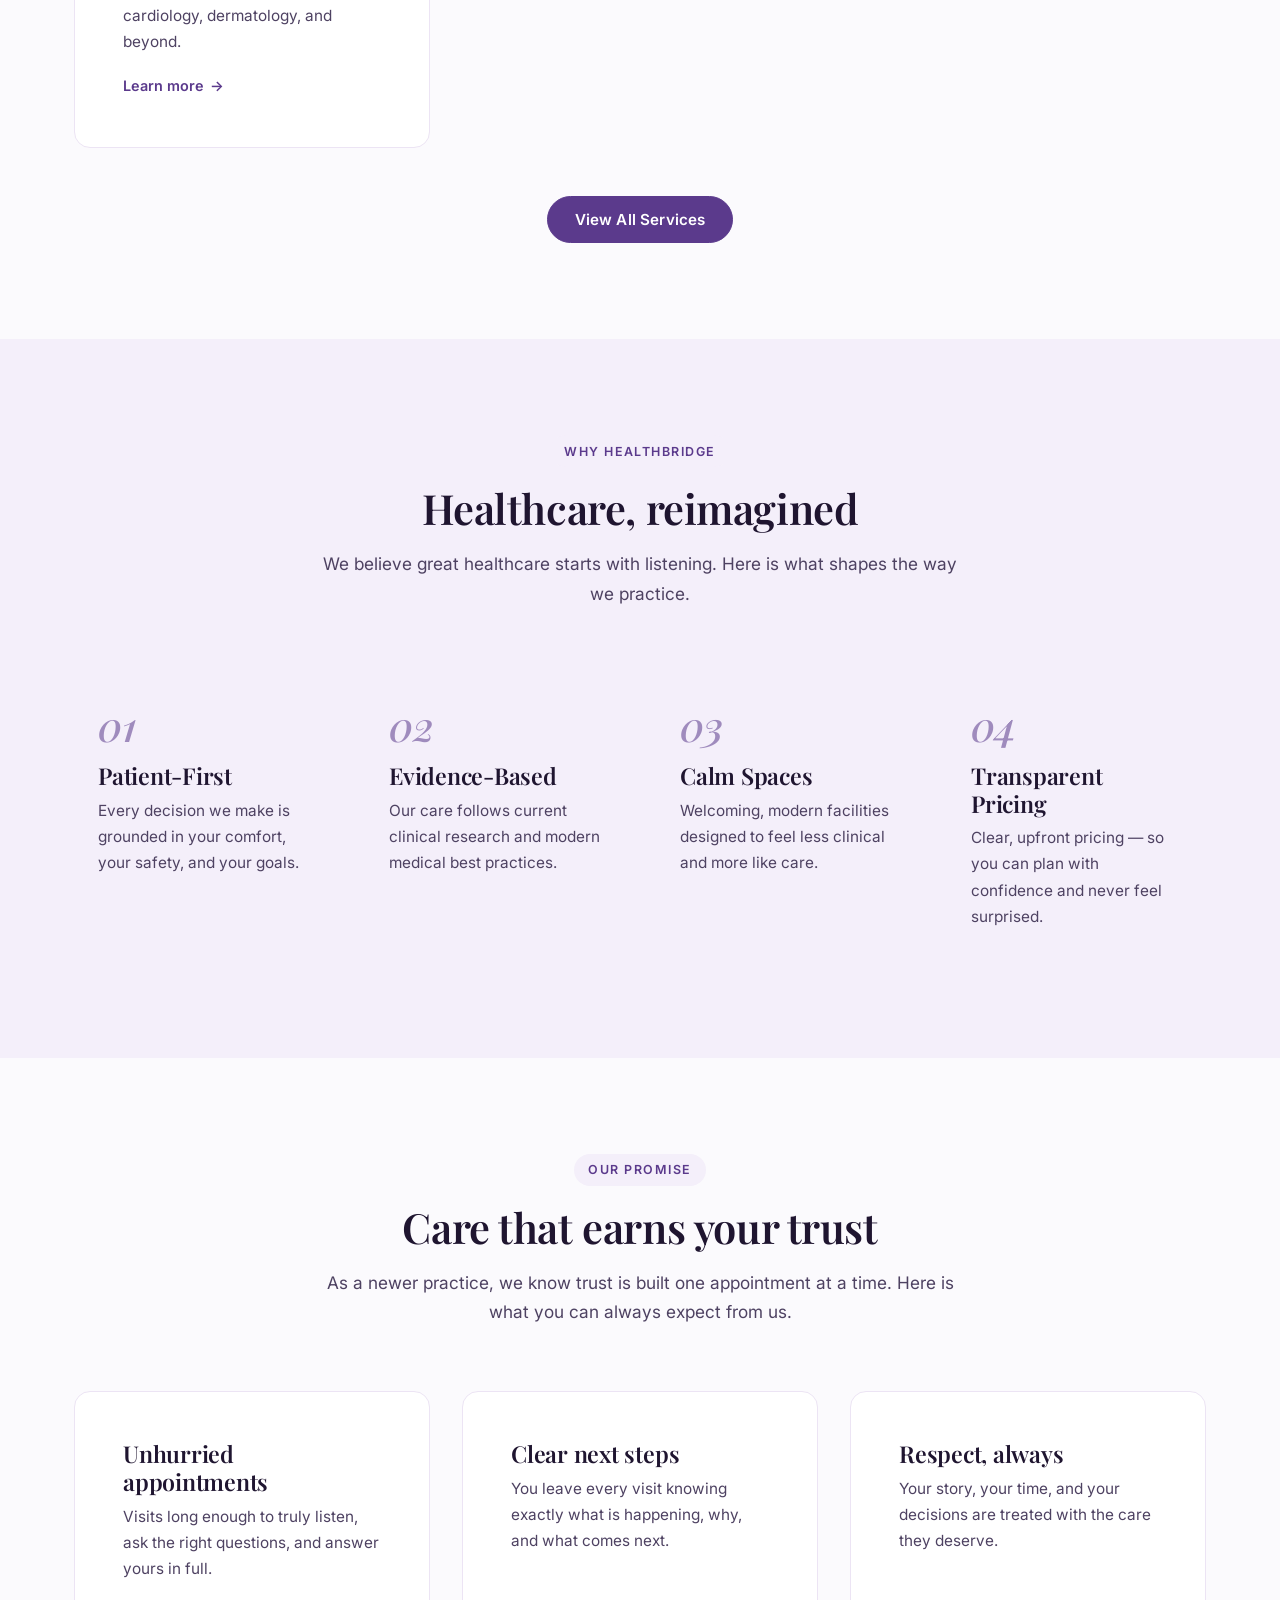
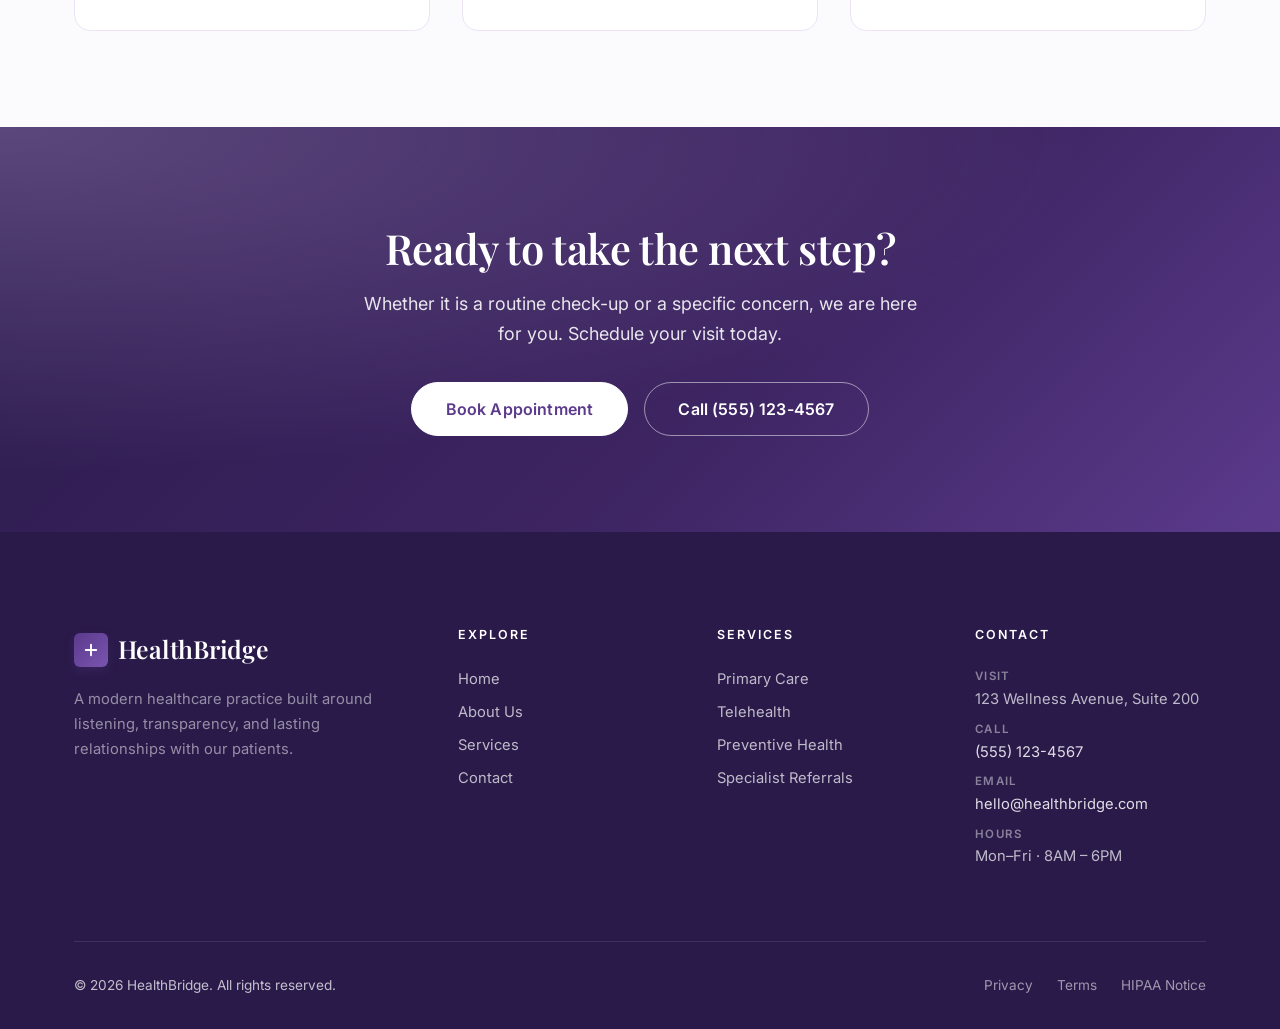
==== commit 88fd6d96: "Refactor styles in style.css: update color palette to elegant purples, adjust typography, enhance bu" ====
--- a/index.html
+++ b/index.html
@@ -3,11 +3,13 @@
 <head>
     <meta charset="UTF-8">
     <meta name="viewport" content="width=device-width, initial-scale=1.0">
-    <title>HealthBridge — Your Trusted Healthcare Partner</title>
-    <meta name="description" content="HealthBridge provides compassionate, patient-centered healthcare services. Explore our services, meet our team, and take the first step toward better health.">
+    <title>HealthBridge — Compassionate, Modern Healthcare</title>
+    <meta name="description" content="HealthBridge is a patient-centered healthcare practice offering primary care, telehealth, and preventive medicine — built around listening and lasting care.">
+    <link rel="icon" href="data:image/svg+xml,<svg xmlns='http://www.w3.org/2000/svg' viewBox='0 0 32 32'><rect width='32' height='32' rx='8' fill='%235B3A8C'/><path d='M16 9v14M9 16h14' stroke='white' stroke-width='3' stroke-linecap='round' fill='none'/></svg>">
+    <link rel="preconnect" href="https://fonts.googleapis.com">
+    <link rel="preconnect" href="https://fonts.gstatic.com" crossorigin>
+    <link rel="stylesheet" href="https://fonts.googleapis.com/css2?family=Inter:wght@400;500;600;700&family=Playfair+Display:ital,wght@0,500;0,600;0,700;1,500&display=swap">
     <link rel="stylesheet" href="style.css">
-    <!-- Favicons (replace with your own) -->
-    <link rel="icon" href="data:image/svg+xml,<svg xmlns='http://www.w3.org/2000/svg' viewBox='0 0 100 100'><text y='.9em' font-size='90'>🏥</text></svg>">
 </head>
 <body>
 
@@ -15,7 +17,10 @@
     <nav class="navbar" id="navbar">
         <div class="container nav-container">
             <a href="index.html" class="logo">
-                <span class="logo-icon">+</span> HealthBridge
+                <span class="logo-mark" aria-hidden="true">
+                    <svg viewBox="0 0 24 24" fill="none" stroke="currentColor" stroke-width="2.5" stroke-linecap="round"><path d="M12 5v14M5 12h14"/></svg>
+                </span>
+                HealthBridge
             </a>
             <button class="nav-toggle" id="navToggle" aria-label="Toggle navigation">
                 <span></span><span></span><span></span>
@@ -34,46 +39,22 @@
     <section class="hero">
         <div class="container hero-content">
             <div class="hero-text">
-                <span class="hero-badge">Trusted by 10,000+ patients</span>
-                <h1>Compassionate Care for a <span class="text-gradient">Healthier Tomorrow</span></h1>
-                <p>We provide personalized, evidence-based healthcare with warmth and integrity. Your well-being is our mission.</p>
+                <span class="hero-eyebrow">A new kind of practice</span>
+                <h1>Thoughtful care for a <span class="text-gradient">healthier tomorrow</span></h1>
+                <p>HealthBridge is a modern healthcare practice built on listening, evidence-based medicine, and unhurried appointments. Your well-being, at the center of everything.</p>
                 <div class="hero-actions">
                     <a href="contact.html" class="btn btn-primary btn-lg">Book Appointment</a>
-                    <a href="services.html" class="btn btn-outline btn-lg">Our Services</a>
+                    <a href="services.html" class="btn btn-outline btn-lg">Explore Services</a>
                 </div>
             </div>
             <div class="hero-visual">
                 <div class="hero-card">
-                    <div class="pulse-ring"></div>
-                    <svg class="hero-icon" viewBox="0 0 120 120" fill="none" xmlns="http://www.w3.org/2000/svg">
-                        <circle cx="60" cy="60" r="58" stroke="currentColor" stroke-width="2" opacity="0.2"/>
-                        <circle cx="60" cy="60" r="44" stroke="currentColor" stroke-width="2" opacity="0.1"/>
-                        <path d="M60 30 L60 90 M30 60 L90 60" stroke="currentColor" stroke-width="6" stroke-linecap="round"/>
-                        <circle cx="60" cy="60" r="28" stroke="currentColor" stroke-width="1.5" opacity="0.15"/>
-                    </svg>
-                </div>
-            </div>
-        </div>
-    </section>
-
-    <!-- Stats Bar -->
-    <section class="stats">
-        <div class="container stats-grid">
-            <div class="stat-item">
-                <span class="stat-number">15+</span>
-                <span class="stat-label">Years of Excellence</span>
-            </div>
-            <div class="stat-item">
-                <span class="stat-number">10K+</span>
-                <span class="stat-label">Patients Cared For</span>
-            </div>
-            <div class="stat-item">
-                <span class="stat-number">25+</span>
-                <span class="stat-label">Specialist Doctors</span>
-            </div>
-            <div class="stat-item">
-                <span class="stat-number">98%</span>
-                <span class="stat-label">Patient Satisfaction</span>
+                    <div class="hero-emblem" aria-hidden="true">
+                        <svg viewBox="0 0 24 24" fill="none" stroke="currentColor" stroke-width="2" stroke-linecap="round" stroke-linejoin="round">
+                            <path d="M12 21s-7-4.5-7-11a4 4 0 0 1 7-2.6A4 4 0 0 1 19 10c0 6.5-7 11-7 11z"/>
+                        </svg>
+                    </div>
+                </div>
             </div>
         </div>
     </section>
@@ -82,42 +63,50 @@
     <section class="section" id="services-preview">
         <div class="container">
             <div class="section-header">
-                <span class="section-badge">What We Offer</span>
-                <h2>Comprehensive Healthcare Services</h2>
-                <p>From preventive care to specialized treatments, we offer a full spectrum of medical services to keep you and your family healthy.</p>
+                <span class="section-badge">What we offer</span>
+                <h2>Care designed around you</h2>
+                <p>From everyday wellness to specialized referrals, our services are built to support every stage of your health journey.</p>
             </div>
             <div class="services-grid">
                 <div class="service-card">
-                    <div class="service-icon">
-                        <svg viewBox="0 0 48 48" fill="none"><path d="M24 4C12.96 4 4 12.96 4 24s8.96 20 20 20 20-8.96 20-20S35.04 4 24 4zm-2 30l-10-10 2.82-2.82L22 28.34l13.18-13.16L38 18 22 34z" fill="currentColor"/></svg>
+                    <div class="service-icon" aria-hidden="true">
+                        <svg viewBox="0 0 24 24" fill="none" stroke="currentColor" stroke-width="1.8" stroke-linecap="round" stroke-linejoin="round">
+                            <path d="M4 4v5a4 4 0 0 0 8 0V4"/><path d="M12 13v3a4 4 0 0 0 8 0v-2"/><circle cx="20" cy="12" r="2"/>
+                        </svg>
                     </div>
                     <h3>Primary Care</h3>
-                    <p>Comprehensive health assessments, preventive screenings, and ongoing wellness management for all ages.</p>
-                    <a href="services.html" class="service-link">Learn more →</a>
-                </div>
-                <div class="service-card">
-                    <div class="service-icon">
-                        <svg viewBox="0 0 48 48" fill="none"><path d="M34 6H14c-2.2 0-4 1.8-4 4v28c0 2.2 1.8 4 4 4h20c2.2 0 4-1.8 4-4V10c0-2.2-1.8-4-4-4zM24 38c-1.1 0-2-.9-2-2s.9-2 2-2 2 .9 2 2-.9 2-2 2zm10-8H14V12h20v18z" fill="currentColor"/></svg>
+                    <p>Comprehensive assessments, preventive screenings, and ongoing wellness management for every stage of life.</p>
+                    <a href="services.html" class="service-link">Learn more <span aria-hidden="true">→</span></a>
+                </div>
+                <div class="service-card">
+                    <div class="service-icon" aria-hidden="true">
+                        <svg viewBox="0 0 24 24" fill="none" stroke="currentColor" stroke-width="1.8" stroke-linecap="round" stroke-linejoin="round">
+                            <rect x="3" y="4" width="18" height="13" rx="2"/><path d="M8 21h8M12 17v4"/>
+                        </svg>
                     </div>
                     <h3>Telehealth</h3>
-                    <p>Virtual consultations from the comfort of your home. Connect with our doctors anytime, anywhere.</p>
-                    <a href="services.html" class="service-link">Learn more →</a>
-                </div>
-                <div class="service-card">
-                    <div class="service-icon">
-                        <svg viewBox="0 0 48 48" fill="none"><path d="M24 4l-18 8v12c0 11.1 7.68 21.48 18 24 10.32-2.52 18-12.9 18-24V12L24 4zm-4 32l-8-8 2.82-2.82L20 30.34l13.18-13.16L36 20 20 36z" fill="currentColor"/></svg>
+                    <p>Secure video consultations from the comfort of home — the same attentive care, made more convenient.</p>
+                    <a href="services.html" class="service-link">Learn more <span aria-hidden="true">→</span></a>
+                </div>
+                <div class="service-card">
+                    <div class="service-icon" aria-hidden="true">
+                        <svg viewBox="0 0 24 24" fill="none" stroke="currentColor" stroke-width="1.8" stroke-linecap="round" stroke-linejoin="round">
+                            <path d="M12 2 4 6v6c0 5 3.5 9.4 8 10 4.5-.6 8-5 8-10V6l-8-4z"/><path d="m9 12 2 2 4-4"/>
+                        </svg>
                     </div>
                     <h3>Preventive Health</h3>
-                    <p>Stay ahead of health issues with personalized prevention plans, vaccinations, and regular check-ups.</p>
-                    <a href="services.html" class="service-link">Learn more →</a>
-                </div>
-                <div class="service-card">
-                    <div class="service-icon">
-                        <svg viewBox="0 0 48 48" fill="none"><path d="M24 2C11.85 2 2 11.85 2 24s9.85 22 22 22 22-9.85 22-22S36.15 2 24 2zm4.4 34H19.6v-3.6h8.8V36zm4.86-10.26l-1.98 2.04c-1.6 1.62-2.48 2.96-2.48 6.22h-5.6c0-4.18 1.56-6.56 3.16-8.18l2.72-2.78c.94-.96 1.52-2.3 1.52-3.76 0-2.92-2.34-5.28-5.2-5.28s-5.2 2.36-5.2 5.28h-5.6C14.6 13.04 18.82 8.8 24 8.8s9.4 4.24 9.4 9.48c0 2.64-1.06 5.02-2.8 6.78l1.66-.32z" fill="currentColor"/></svg>
+                    <p>Personalized prevention plans, vaccinations, and routine check-ups to help you stay ahead of the curve.</p>
+                    <a href="services.html" class="service-link">Learn more <span aria-hidden="true">→</span></a>
+                </div>
+                <div class="service-card">
+                    <div class="service-icon" aria-hidden="true">
+                        <svg viewBox="0 0 24 24" fill="none" stroke="currentColor" stroke-width="1.8" stroke-linecap="round" stroke-linejoin="round">
+                            <circle cx="9" cy="12" r="3"/><circle cx="17" cy="12" r="3"/><path d="M12 12h2"/>
+                        </svg>
                     </div>
                     <h3>Specialist Referrals</h3>
-                    <p>Seamless referrals to trusted specialists across cardiology, orthopedics, dermatology, and more.</p>
-                    <a href="services.html" class="service-link">Learn more →</a>
+                    <p>Seamless connections to a trusted network of specialists across cardiology, dermatology, and beyond.</p>
+                    <a href="services.html" class="service-link">Learn more <span aria-hidden="true">→</span></a>
                 </div>
             </div>
             <div class="section-cta">
@@ -131,74 +120,54 @@
         <div class="container">
             <div class="section-header">
                 <span class="section-badge">Why HealthBridge</span>
-                <h2>Healthcare Built Around You</h2>
-                <p>We believe great healthcare starts with listening. Here's what sets us apart.</p>
+                <h2>Healthcare, reimagined</h2>
+                <p>We believe great healthcare starts with listening. Here is what shapes the way we practice.</p>
             </div>
             <div class="features-grid">
                 <div class="feature-item">
                     <div class="feature-number">01</div>
-                    <h3>Patient-First Approach</h3>
-                    <p>Every decision we make puts your comfort, safety, and outcomes at the center.</p>
+                    <h3>Patient-First</h3>
+                    <p>Every decision we make is grounded in your comfort, your safety, and your goals.</p>
                 </div>
                 <div class="feature-item">
                     <div class="feature-number">02</div>
-                    <h3>Evidence-Based Medicine</h3>
-                    <p>Our treatments follow the latest clinical research and medical best practices.</p>
+                    <h3>Evidence-Based</h3>
+                    <p>Our care follows current clinical research and modern medical best practices.</p>
                 </div>
                 <div class="feature-item">
                     <div class="feature-number">03</div>
-                    <h3>Modern Facilities</h3>
-                    <p>State-of-the-art equipment and welcoming spaces designed for healing.</p>
+                    <h3>Calm Spaces</h3>
+                    <p>Welcoming, modern facilities designed to feel less clinical and more like care.</p>
                 </div>
                 <div class="feature-item">
                     <div class="feature-number">04</div>
                     <h3>Transparent Pricing</h3>
-                    <p>No surprise bills. Clear, upfront pricing so you can plan with confidence.</p>
-                </div>
-            </div>
-        </div>
-    </section>
-
-    <!-- Testimonials -->
+                    <p>Clear, upfront pricing — so you can plan with confidence and never feel surprised.</p>
+                </div>
+            </div>
+        </div>
+    </section>
+
+    <!-- Our Promise -->
     <section class="section">
         <div class="container">
             <div class="section-header">
-                <span class="section-badge">Patient Stories</span>
-                <h2>What Our Patients Say</h2>
-            </div>
-            <div class="testimonials-grid">
-                <div class="testimonial-card">
-                    <div class="testimonial-stars">★★★★★</div>
-                    <blockquote>"HealthBridge changed how I think about healthcare. The staff is warm, the doctors listen, and I always feel cared for — not rushed."</blockquote>
-                    <div class="testimonial-author">
-                        <div class="author-avatar">S</div>
-                        <div>
-                            <strong>Sarah M.</strong>
-                            <span>Patient since 2022</span>
-                        </div>
-                    </div>
-                </div>
-                <div class="testimonial-card">
-                    <div class="testimonial-stars">★★★★★</div>
-                    <blockquote>"The telehealth option is a game-changer for our family. Quick, convenient, and the same excellent care we get in person."</blockquote>
-                    <div class="testimonial-author">
-                        <div class="author-avatar">J</div>
-                        <div>
-                            <strong>James R.</strong>
-                            <span>Patient since 2023</span>
-                        </div>
-                    </div>
-                </div>
-                <div class="testimonial-card">
-                    <div class="testimonial-stars">★★★★★</div>
-                    <blockquote>"From check-in to checkout, every step is smooth. The preventive care program helped me catch an issue early. Forever grateful."</blockquote>
-                    <div class="testimonial-author">
-                        <div class="author-avatar">A</div>
-                        <div>
-                            <strong>Amira K.</strong>
-                            <span>Patient since 2021</span>
-                        </div>
-                    </div>
+                <span class="section-badge">Our promise</span>
+                <h2>Care that earns your trust</h2>
+                <p>As a newer practice, we know trust is built one appointment at a time. Here is what you can always expect from us.</p>
+            </div>
+            <div class="promise-grid">
+                <div class="promise-card">
+                    <h3>Unhurried appointments</h3>
+                    <p>Visits long enough to truly listen, ask the right questions, and answer yours in full.</p>
+                </div>
+                <div class="promise-card">
+                    <h3>Clear next steps</h3>
+                    <p>You leave every visit knowing exactly what is happening, why, and what comes next.</p>
+                </div>
+                <div class="promise-card">
+                    <h3>Respect, always</h3>
+                    <p>Your story, your time, and your decisions are treated with the care they deserve.</p>
                 </div>
             </div>
         </div>
@@ -207,8 +176,8 @@
     <!-- CTA Section -->
     <section class="cta-section">
         <div class="container cta-content">
-            <h2>Ready to Take the Next Step?</h2>
-            <p>Whether it's a routine check-up or a specific concern, we're here for you. Schedule your visit today.</p>
+            <h2>Ready to take the next step?</h2>
+            <p>Whether it is a routine check-up or a specific concern, we are here for you. Schedule your visit today.</p>
             <div class="cta-actions">
                 <a href="contact.html" class="btn btn-white btn-lg">Book Appointment</a>
                 <a href="tel:+15551234567" class="btn btn-outline-white btn-lg">Call (555) 123-4567</a>
@@ -222,12 +191,15 @@
             <div class="footer-grid">
                 <div class="footer-brand">
                     <a href="index.html" class="logo">
-                        <span class="logo-icon">+</span> HealthBridge
+                        <span class="logo-mark" aria-hidden="true">
+                            <svg viewBox="0 0 24 24" fill="none" stroke="currentColor" stroke-width="2.5" stroke-linecap="round"><path d="M12 5v14M5 12h14"/></svg>
+                        </span>
+                        HealthBridge
                     </a>
-                    <p>Compassionate, patient-centered healthcare for you and your family. Serving our community with excellence since 2011.</p>
+                    <p>A modern healthcare practice built around listening, transparency, and lasting relationships with our patients.</p>
                 </div>
                 <div class="footer-links">
-                    <h4>Quick Links</h4>
+                    <h4>Explore</h4>
                     <ul>
                         <li><a href="index.html">Home</a></li>
                         <li><a href="about.html">About Us</a></li>
@@ -247,18 +219,30 @@
                 <div class="footer-contact">
                     <h4>Contact</h4>
                     <ul>
-                        <li>📍 123 Wellness Avenue, Suite 200</li>
-                        <li>📞 (555) 123-4567</li>
-                        <li>✉️ hello@healthbridge.com</li>
-                        <li>🕐 Mon–Fri: 8AM – 6PM</li>
+                        <li>
+                            <span class="label">Visit</span>
+                            123 Wellness Avenue, Suite 200
+                        </li>
+                        <li>
+                            <span class="label">Call</span>
+                            <a href="tel:+15551234567">(555) 123-4567</a>
+                        </li>
+                        <li>
+                            <span class="label">Email</span>
+                            <a href="mailto:hello@healthbridge.com">hello@healthbridge.com</a>
+                        </li>
+                        <li>
+                            <span class="label">Hours</span>
+                            Mon–Fri · 8AM – 6PM
+                        </li>
                     </ul>
                 </div>
             </div>
             <div class="footer-bottom">
                 <p>&copy; 2026 HealthBridge. All rights reserved.</p>
                 <div class="footer-legal">
-                    <a href="#">Privacy Policy</a>
-                    <a href="#">Terms of Service</a>
+                    <a href="#">Privacy</a>
+                    <a href="#">Terms</a>
                     <a href="#">HIPAA Notice</a>
                 </div>
             </div>
--- a/style.css
+++ b/style.css
@@ -1,35 +1,37 @@
 /* ============================================
    HealthBridge — Global Styles
+   Elegant purple palette · serif/sans pairing
    ============================================ */
 
 /* ---------- CSS Custom Properties ---------- */
 :root {
-    /* Colors */
-    --color-primary: #0C6E6B;
-    --color-primary-light: #0E8A86;
-    --color-primary-dark: #094E4C;
-    --color-primary-50: #E6F5F5;
-    --color-primary-100: #CCF0EF;
-
-    --color-accent: #2A9D8F;
-    --color-accent-light: #40B4A6;
-
-    --color-bg: #FAFBFC;
-    --color-bg-alt: #F0F4F8;
+    /* Purples */
+    --color-primary: #5B3A8C;          /* royal plum */
+    --color-primary-light: #7A55B0;
+    --color-primary-dark: #3E2563;
+    --color-primary-50: #F4EFFA;
+    --color-primary-100: #E5D9F2;
+    --color-primary-200: #C7B0E2;
+
+    --color-accent: #B89BD9;           /* soft lavender */
+    --color-accent-deep: #2A1A4A;      /* deep aubergine */
+
+    --color-bg: #FBFAFD;
+    --color-bg-alt: #F4EFFA;
     --color-white: #FFFFFF;
     --color-surface: #FFFFFF;
 
-    --color-text: #1A2B3C;
-    --color-text-secondary: #4A5E73;
-    --color-text-muted: #7A8FA3;
+    --color-text: #1F1530;
+    --color-text-secondary: #4E4262;
+    --color-text-muted: #8A7FA0;
     --color-text-inverse: #FFFFFF;
 
-    --color-border: #E2E8F0;
-    --color-border-light: #EDF2F7;
+    --color-border: #ECE4F4;
+    --color-border-light: #F2EBF7;
 
     /* Typography */
     --font-sans: 'Inter', -apple-system, BlinkMacSystemFont, 'Segoe UI', Roboto, 'Helvetica Neue', Arial, sans-serif;
-    --font-display: 'Inter', -apple-system, BlinkMacSystemFont, 'Segoe UI', Roboto, sans-serif;
+    --font-display: 'Playfair Display', 'Cormorant Garamond', Georgia, 'Times New Roman', serif;
 
     /* Spacing */
     --space-xs: 0.25rem;
@@ -42,8 +44,8 @@
     --space-4xl: 6rem;
 
     /* Sizing */
-    --container-max: 1200px;
-    --nav-height: 72px;
+    --container-max: 1180px;
+    --nav-height: 76px;
 
     /* Radius */
     --radius-sm: 6px;
@@ -52,11 +54,11 @@
     --radius-xl: 24px;
     --radius-full: 9999px;
 
-    /* Shadows */
-    --shadow-sm: 0 1px 2px rgba(0, 0, 0, 0.05);
-    --shadow-md: 0 4px 12px rgba(0, 0, 0, 0.08);
-    --shadow-lg: 0 12px 40px rgba(0, 0, 0, 0.1);
-    --shadow-xl: 0 20px 60px rgba(0, 0, 0, 0.12);
+    /* Shadows — soft, plum-tinted */
+    --shadow-sm: 0 1px 2px rgba(62, 37, 99, 0.06);
+    --shadow-md: 0 6px 18px rgba(62, 37, 99, 0.08);
+    --shadow-lg: 0 18px 48px rgba(62, 37, 99, 0.12);
+    --shadow-xl: 0 28px 70px rgba(62, 37, 99, 0.16);
 
     /* Transitions */
     --transition-fast: 150ms ease;
@@ -111,15 +113,16 @@
 
 h1, h2, h3, h4, h5, h6 {
     font-family: var(--font-display);
-    font-weight: 700;
-    line-height: 1.25;
+    font-weight: 600;
+    line-height: 1.2;
+    letter-spacing: -0.01em;
     color: var(--color-text);
 }
 
-h1 { font-size: clamp(2.2rem, 5vw, 3.5rem); }
-h2 { font-size: clamp(1.8rem, 3.5vw, 2.5rem); }
-h3 { font-size: clamp(1.2rem, 2vw, 1.5rem); }
-h4 { font-size: 1.1rem; }
+h1 { font-size: clamp(2.4rem, 5.2vw, 3.8rem); font-weight: 600; }
+h2 { font-size: clamp(1.9rem, 3.6vw, 2.6rem); }
+h3 { font-size: clamp(1.2rem, 2vw, 1.45rem); font-weight: 600; }
+h4 { font-size: 1.05rem; font-weight: 600; }
 
 
 /* ---------- Utilities ---------- */
@@ -140,7 +143,7 @@
 
 .section-header {
     text-align: center;
-    max-width: 640px;
+    max-width: 660px;
     margin-inline: auto;
     margin-bottom: var(--space-3xl);
 }
@@ -148,19 +151,20 @@
 .section-header p {
     margin-top: var(--space-md);
     color: var(--color-text-secondary);
-    font-size: 1.1rem;
+    font-size: 1.08rem;
 }
 
 .section-badge {
     display: inline-block;
-    padding: var(--space-xs) var(--space-md);
+    padding: 0.35rem 0.9rem;
     background: var(--color-primary-50);
     color: var(--color-primary);
-    font-size: 0.85rem;
+    font-family: var(--font-sans);
+    font-size: 0.78rem;
     font-weight: 600;
     border-radius: var(--radius-full);
     margin-bottom: var(--space-md);
-    letter-spacing: 0.02em;
+    letter-spacing: 0.12em;
     text-transform: uppercase;
 }
 
@@ -174,6 +178,7 @@
     -webkit-background-clip: text;
     -webkit-text-fill-color: transparent;
     background-clip: text;
+    font-style: italic;
 }
 
 
@@ -183,22 +188,23 @@
     align-items: center;
     justify-content: center;
     gap: var(--space-sm);
-    padding: 0.7rem 1.6rem;
+    padding: 0.75rem 1.7rem;
     font-family: var(--font-sans);
     font-size: 0.95rem;
     font-weight: 600;
     line-height: 1.4;
-    border: 2px solid transparent;
+    border: 1.5px solid transparent;
     border-radius: var(--radius-full);
     cursor: pointer;
     transition: all var(--transition-base);
     text-decoration: none;
     white-space: nowrap;
+    letter-spacing: 0.01em;
 }
 
 .btn-lg {
-    padding: 0.9rem 2rem;
-    font-size: 1.05rem;
+    padding: 0.95rem 2.1rem;
+    font-size: 1rem;
 }
 
 .btn-primary {
@@ -208,8 +214,8 @@
 }
 
 .btn-primary:hover {
-    background: var(--color-primary-light);
-    border-color: var(--color-primary-light);
+    background: var(--color-primary-dark);
+    border-color: var(--color-primary-dark);
     color: var(--color-text-inverse);
     transform: translateY(-1px);
     box-shadow: var(--shadow-md);
@@ -218,12 +224,13 @@
 .btn-outline {
     background: transparent;
     color: var(--color-primary);
-    border-color: var(--color-primary);
+    border-color: var(--color-primary-200);
 }
 
 .btn-outline:hover {
     background: var(--color-primary);
     color: var(--color-text-inverse);
+    border-color: var(--color-primary);
     transform: translateY(-1px);
 }
 
@@ -247,22 +254,22 @@
 }
 
 .btn-outline-white:hover {
-    background: rgba(255, 255, 255, 0.15);
+    background: rgba(255, 255, 255, 0.12);
     border-color: var(--color-white);
     color: var(--color-white);
 }
 
 .btn-nav {
     padding: 0.55rem 1.3rem;
-    font-size: 0.9rem;
+    font-size: 0.88rem;
     background: var(--color-primary);
     color: var(--color-text-inverse);
     border-color: var(--color-primary);
 }
 
 .btn-nav:hover {
-    background: var(--color-primary-light);
-    border-color: var(--color-primary-light);
+    background: var(--color-primary-dark);
+    border-color: var(--color-primary-dark);
     color: var(--color-text-inverse);
 }
 
@@ -275,14 +282,15 @@
     right: 0;
     z-index: 1000;
     height: var(--nav-height);
-    background: rgba(255, 255, 255, 0.92);
-    backdrop-filter: blur(12px);
-    -webkit-backdrop-filter: blur(12px);
-    border-bottom: 1px solid var(--color-border-light);
-    transition: box-shadow var(--transition-base);
+    background: rgba(251, 250, 253, 0.85);
+    backdrop-filter: blur(14px);
+    -webkit-backdrop-filter: blur(14px);
+    border-bottom: 1px solid transparent;
+    transition: border-color var(--transition-base), box-shadow var(--transition-base);
 }
 
 .navbar.scrolled {
+    border-bottom-color: var(--color-border-light);
     box-shadow: var(--shadow-sm);
 }
 
@@ -294,42 +302,47 @@
 }
 
 .logo {
-    display: flex;
-    align-items: center;
-    gap: var(--space-xs);
-    font-size: 1.35rem;
-    font-weight: 700;
+    display: inline-flex;
+    align-items: center;
+    gap: 0.6rem;
+    font-family: var(--font-display);
+    font-size: 1.55rem;
+    font-weight: 600;
     color: var(--color-text);
-    letter-spacing: -0.02em;
+    letter-spacing: -0.01em;
 }
 
 .logo:hover {
     color: var(--color-text);
 }
 
-.logo-icon {
-    display: flex;
+.logo-mark {
+    display: inline-flex;
     align-items: center;
     justify-content: center;
-    width: 32px;
-    height: 32px;
-    background: var(--color-primary);
+    width: 34px;
+    height: 34px;
+    background: linear-gradient(135deg, var(--color-primary), var(--color-primary-light));
     color: var(--color-white);
-    font-size: 1.3rem;
-    font-weight: 700;
     border-radius: var(--radius-sm);
-    line-height: 1;
+    box-shadow: 0 4px 10px rgba(91, 58, 140, 0.25);
+}
+
+.logo-mark svg {
+    width: 18px;
+    height: 18px;
 }
 
 .nav-links {
     display: flex;
     align-items: center;
-    gap: var(--space-sm);
+    gap: var(--space-xs);
 }
 
 .nav-links a {
-    padding: var(--space-sm) var(--space-md);
-    font-size: 0.93rem;
+    padding: 0.55rem 0.95rem;
+    font-family: var(--font-sans);
+    font-size: 0.92rem;
     font-weight: 500;
     color: var(--color-text-secondary);
     border-radius: var(--radius-sm);
@@ -340,6 +353,14 @@
 .nav-links a.active {
     color: var(--color-primary);
     background: var(--color-primary-50);
+}
+
+.nav-links li:last-child a.btn-nav {
+    margin-left: var(--space-sm);
+}
+
+.nav-links li:last-child a.btn-nav:hover {
+    background: var(--color-primary-dark);
 }
 
 .nav-toggle {
@@ -353,7 +374,7 @@
 }
 
 .nav-toggle span {
-    width: 24px;
+    width: 22px;
     height: 2px;
     background: var(--color-text);
     border-radius: 2px;
@@ -363,27 +384,31 @@
 
 /* ---------- Hero ---------- */
 .hero {
+    position: relative;
     padding-top: calc(var(--nav-height) + var(--space-4xl));
     padding-bottom: var(--space-4xl);
-    background: linear-gradient(160deg, var(--color-bg) 0%, var(--color-primary-50) 50%, var(--color-bg) 100%);
+    background:
+        radial-gradient(ellipse at top right, rgba(184, 155, 217, 0.25), transparent 55%),
+        radial-gradient(ellipse at bottom left, rgba(91, 58, 140, 0.08), transparent 50%),
+        linear-gradient(180deg, var(--color-bg) 0%, var(--color-bg) 100%);
     overflow: hidden;
 }
 
 .hero-content {
     display: grid;
-    grid-template-columns: 1.2fr 0.8fr;
+    grid-template-columns: 1.15fr 0.85fr;
     gap: var(--space-3xl);
     align-items: center;
 }
 
-.hero-badge {
+.hero-eyebrow {
     display: inline-block;
-    padding: var(--space-xs) var(--space-md);
-    background: var(--color-primary-50);
-    color: var(--color-primary);
-    font-size: 0.85rem;
+    font-family: var(--font-sans);
+    font-size: 0.78rem;
     font-weight: 600;
-    border-radius: var(--radius-full);
+    color: var(--color-primary);
+    letter-spacing: 0.18em;
+    text-transform: uppercase;
     margin-bottom: var(--space-lg);
 }
 
@@ -394,7 +419,7 @@
 .hero-text p {
     font-size: 1.15rem;
     color: var(--color-text-secondary);
-    max-width: 520px;
+    max-width: 540px;
     margin-bottom: var(--space-xl);
 }
 
@@ -412,63 +437,60 @@
 
 .hero-card {
     position: relative;
-    width: 280px;
-    height: 280px;
+    width: 320px;
+    height: 320px;
     display: flex;
     align-items: center;
     justify-content: center;
 }
 
-.hero-icon {
-    width: 160px;
-    height: 160px;
-    color: var(--color-primary);
+.hero-card::before,
+.hero-card::after {
+    content: '';
+    position: absolute;
+    border-radius: 50%;
+    border: 1px solid var(--color-primary-100);
+}
+
+.hero-card::before {
+    inset: 0;
+    animation: pulse 4s ease-in-out infinite;
+}
+
+.hero-card::after {
+    inset: 30px;
+    border-color: var(--color-primary-200);
+    opacity: 0.6;
+    animation: pulse 4s ease-in-out infinite reverse;
+}
+
+.hero-emblem {
+    position: relative;
+    width: 180px;
+    height: 180px;
+    border-radius: 50%;
+    background: linear-gradient(135deg, var(--color-primary), var(--color-primary-light));
+    display: flex;
+    align-items: center;
+    justify-content: center;
+    color: var(--color-white);
+    box-shadow: 0 20px 50px rgba(91, 58, 140, 0.3);
     animation: float 6s ease-in-out infinite;
 }
 
-.pulse-ring {
-    position: absolute;
-    inset: 0;
-    border-radius: 50%;
-    border: 2px solid var(--color-primary-100);
-    animation: pulse 3s ease-in-out infinite;
+.hero-emblem svg {
+    width: 80px;
+    height: 80px;
 }
 
 @keyframes float {
     0%, 100% { transform: translateY(0); }
-    50% { transform: translateY(-12px); }
+    50% { transform: translateY(-10px); }
 }
 
 @keyframes pulse {
-    0%, 100% { transform: scale(1); opacity: 0.6; }
-    50% { transform: scale(1.08); opacity: 0.2; }
-}
-
-
-/* ---------- Stats ---------- */
-.stats {
-    padding: var(--space-2xl) 0;
-    background: var(--color-primary);
-    color: var(--color-text-inverse);
-}
-
-.stats-grid {
-    display: grid;
-    grid-template-columns: repeat(4, 1fr);
-    gap: var(--space-xl);
-    text-align: center;
-}
-
-.stat-number {
-    display: block;
-    font-size: 2.2rem;
-    font-weight: 800;
-    line-height: 1.2;
-}
-
-.stat-label {
-    font-size: 0.9rem;
-    opacity: 0.85;
+    0%, 100% { transform: scale(1); opacity: 0.7; }
+    50% { transform: scale(1.06); opacity: 0.25; }
 }
 
 
@@ -496,7 +518,7 @@
 .service-icon {
     width: 52px;
     height: 52px;
-    display: flex;
+    display: inline-flex;
     align-items: center;
     justify-content: center;
     background: var(--color-primary-50);
@@ -506,8 +528,8 @@
 }
 
 .service-icon svg {
-    width: 28px;
-    height: 28px;
+    width: 26px;
+    height: 26px;
 }
 
 .service-card h3 {
@@ -516,18 +538,23 @@
 
 .service-card p {
     color: var(--color-text-secondary);
-    font-size: 0.95rem;
+    font-size: 0.96rem;
     margin-bottom: var(--space-md);
 }
 
 .service-link {
+    font-family: var(--font-sans);
     font-size: 0.9rem;
     font-weight: 600;
     color: var(--color-primary);
+    display: inline-flex;
+    align-items: center;
+    gap: 0.4rem;
+    transition: gap var(--transition-fast);
 }
 
 .service-link:hover {
-    gap: var(--space-sm);
+    gap: 0.7rem;
 }
 
 
@@ -539,15 +566,18 @@
 }
 
 .feature-item {
-    padding: var(--space-xl);
+    padding: var(--space-xl) var(--space-lg);
 }
 
 .feature-number {
-    font-size: 2.8rem;
-    font-weight: 800;
-    color: var(--color-primary-100);
+    font-family: var(--font-display);
+    font-size: 2.6rem;
+    font-style: italic;
+    font-weight: 500;
+    color: var(--color-primary);
     line-height: 1;
     margin-bottom: var(--space-md);
+    opacity: 0.55;
 }
 
 .feature-item h3 {
@@ -556,78 +586,40 @@
 
 .feature-item p {
     color: var(--color-text-secondary);
-    font-size: 0.95rem;
-}
-
-
-/* ---------- Testimonials ---------- */
-.testimonials-grid {
+    font-size: 0.96rem;
+}
+
+
+/* ---------- Promise / Approach ---------- */
+.promise-grid {
     display: grid;
-    grid-template-columns: repeat(auto-fit, minmax(300px, 1fr));
+    grid-template-columns: repeat(auto-fit, minmax(260px, 1fr));
     gap: var(--space-xl);
 }
 
-.testimonial-card {
+.promise-card {
     background: var(--color-surface);
     border: 1px solid var(--color-border);
     border-radius: var(--radius-lg);
     padding: var(--space-2xl);
-    transition: all var(--transition-base);
-}
-
-.testimonial-card:hover {
-    box-shadow: var(--shadow-md);
-}
-
-.testimonial-stars {
-    color: #F5A623;
-    font-size: 1.1rem;
-    margin-bottom: var(--space-md);
-    letter-spacing: 2px;
-}
-
-.testimonial-card blockquote {
-    font-size: 1rem;
+}
+
+.promise-card h3 {
+    margin-bottom: var(--space-sm);
+}
+
+.promise-card p {
     color: var(--color-text-secondary);
-    line-height: 1.7;
-    margin-bottom: var(--space-lg);
-    font-style: italic;
-}
-
-.testimonial-author {
-    display: flex;
-    align-items: center;
-    gap: var(--space-md);
-}
-
-.author-avatar {
-    width: 44px;
-    height: 44px;
-    border-radius: 50%;
-    background: var(--color-primary);
-    color: var(--color-white);
-    display: flex;
-    align-items: center;
-    justify-content: center;
-    font-weight: 700;
-    font-size: 1.1rem;
-}
-
-.testimonial-author strong {
-    display: block;
-    font-size: 0.95rem;
-}
-
-.testimonial-author span {
-    font-size: 0.82rem;
-    color: var(--color-text-muted);
+    font-size: 0.96rem;
 }
 
 
 /* ---------- CTA Section ---------- */
 .cta-section {
     padding: var(--space-4xl) 0;
-    background: linear-gradient(135deg, var(--color-primary-dark), var(--color-primary), var(--color-accent));
+    background:
+        radial-gradient(ellipse at top left, rgba(184, 155, 217, 0.35), transparent 60%),
+        linear-gradient(135deg, var(--color-accent-deep), var(--color-primary-dark) 60%, var(--color-primary));
     color: var(--color-text-inverse);
     text-align: center;
 }
@@ -638,9 +630,9 @@
 }
 
 .cta-content p {
-    font-size: 1.15rem;
-    opacity: 0.9;
-    max-width: 560px;
+    font-size: 1.12rem;
+    opacity: 0.88;
+    max-width: 580px;
     margin-inline: auto;
     margin-bottom: var(--space-xl);
 }
@@ -655,14 +647,14 @@
 
 /* ---------- Footer ---------- */
 .footer {
-    background: var(--color-text);
-    color: rgba(255, 255, 255, 0.75);
+    background: var(--color-accent-deep);
+    color: rgba(255, 255, 255, 0.72);
     padding: var(--space-4xl) 0 var(--space-xl);
 }
 
 .footer-grid {
     display: grid;
-    grid-template-columns: 1.5fr 1fr 1fr 1fr;
+    grid-template-columns: 1.6fr 1fr 1fr 1.1fr;
     gap: var(--space-2xl);
     margin-bottom: var(--space-3xl);
 }
@@ -675,22 +667,47 @@
 .footer-brand p {
     font-size: 0.92rem;
     line-height: 1.7;
-    opacity: 0.75;
+    opacity: 0.7;
+    max-width: 320px;
 }
 
 .footer h4 {
+    font-family: var(--font-sans);
     color: var(--color-white);
-    font-size: 0.95rem;
+    font-size: 0.78rem;
     font-weight: 600;
     margin-bottom: var(--space-lg);
     text-transform: uppercase;
-    letter-spacing: 0.05em;
+    letter-spacing: 0.16em;
 }
 
 .footer-links ul li,
 .footer-contact ul li {
     margin-bottom: var(--space-sm);
-    font-size: 0.9rem;
+    font-size: 0.92rem;
+}
+
+.footer-contact ul li {
+    color: rgba(255, 255, 255, 0.7);
+    line-height: 1.6;
+}
+
+.footer-contact .label {
+    display: block;
+    font-size: 0.72rem;
+    font-weight: 600;
+    color: rgba(255, 255, 255, 0.45);
+    text-transform: uppercase;
+    letter-spacing: 0.12em;
+    margin-bottom: 0.15rem;
+}
+
+.footer-contact a {
+    color: rgba(255, 255, 255, 0.85);
+}
+
+.footer-contact a:hover {
+    color: var(--color-white);
 }
 
 .footer-links a {
@@ -716,7 +733,7 @@
 }
 
 .footer-legal a {
-    color: rgba(255, 255, 255, 0.6);
+    color: rgba(255, 255, 255, 0.55);
     font-size: 0.85rem;
 }
 
@@ -729,7 +746,9 @@
 .page-hero {
     padding-top: calc(var(--nav-height) + var(--space-3xl));
     padding-bottom: var(--space-3xl);
-    background: linear-gradient(160deg, var(--color-bg) 0%, var(--color-primary-50) 100%);
+    background:
+        radial-gradient(ellipse at top, rgba(184, 155, 217, 0.25), transparent 60%),
+        linear-gradient(180deg, var(--color-bg) 0%, var(--color-primary-50) 100%);
     text-align: center;
 }
 
@@ -740,7 +759,7 @@
 .page-hero p {
     color: var(--color-text-secondary);
     font-size: 1.1rem;
-    max-width: 600px;
+    max-width: 620px;
     margin-inline: auto;
 }
 
@@ -760,6 +779,17 @@
 .about-text p {
     color: var(--color-text-secondary);
     margin-bottom: var(--space-md);
+    font-size: 1.02rem;
+}
+
+.about-quote {
+    margin-top: var(--space-xl);
+    padding-left: var(--space-lg);
+    border-left: 3px solid var(--color-primary-200);
+    font-family: var(--font-display);
+    font-style: italic;
+    font-size: 1.15rem;
+    color: var(--color-text);
 }
 
 .values-grid {
@@ -773,18 +803,31 @@
     border: 1px solid var(--color-border);
     border-radius: var(--radius-lg);
     padding: var(--space-xl);
-    text-align: center;
+    text-align: left;
     transition: all var(--transition-base);
 }
 
 .value-card:hover {
-    transform: translateY(-2px);
+    transform: translateY(-3px);
     box-shadow: var(--shadow-md);
+    border-color: var(--color-primary-100);
 }
 
 .value-icon {
-    font-size: 2.5rem;
+    width: 48px;
+    height: 48px;
+    display: inline-flex;
+    align-items: center;
+    justify-content: center;
+    background: var(--color-primary-50);
+    color: var(--color-primary);
+    border-radius: var(--radius-md);
     margin-bottom: var(--space-md);
+}
+
+.value-icon svg {
+    width: 24px;
+    height: 24px;
 }
 
 .value-card h3 {
@@ -793,65 +836,38 @@
 
 .value-card p {
     color: var(--color-text-secondary);
-    font-size: 0.93rem;
-}
-
-.about-image-placeholder {
-    background: linear-gradient(135deg, var(--color-primary-50), var(--color-primary-100));
+    font-size: 0.95rem;
+}
+
+.about-visual {
+    position: relative;
+    background:
+        radial-gradient(circle at 30% 30%, var(--color-primary-100), transparent 60%),
+        linear-gradient(135deg, var(--color-primary-50), var(--color-bg-alt));
     border-radius: var(--radius-xl);
     padding: var(--space-3xl);
     display: flex;
     align-items: center;
     justify-content: center;
-    min-height: 360px;
-}
-
-.about-image-placeholder svg {
-    width: 160px;
-    height: 160px;
-    color: var(--color-primary);
+    min-height: 380px;
+    overflow: hidden;
+}
+
+.about-visual::after {
+    content: '';
+    position: absolute;
+    width: 220px;
+    height: 220px;
+    border-radius: 50%;
+    border: 1px solid var(--color-primary-200);
     opacity: 0.5;
 }
 
-.team-grid {
-    display: grid;
-    grid-template-columns: repeat(auto-fit, minmax(240px, 1fr));
-    gap: var(--space-xl);
-}
-
-.team-card {
-    text-align: center;
-    padding: var(--space-xl);
-}
-
-.team-avatar {
-    width: 100px;
-    height: 100px;
-    border-radius: 50%;
-    background: linear-gradient(135deg, var(--color-primary-50), var(--color-primary-100));
-    color: var(--color-primary);
-    display: flex;
-    align-items: center;
-    justify-content: center;
-    font-size: 2rem;
-    font-weight: 700;
-    margin: 0 auto var(--space-lg);
-}
-
-.team-card h3 {
-    margin-bottom: var(--space-xs);
-}
-
-.team-role {
-    color: var(--color-primary);
-    font-size: 0.9rem;
-    font-weight: 500;
-    margin-bottom: var(--space-sm);
-}
-
-.team-card p {
-    color: var(--color-text-secondary);
-    font-size: 0.9rem;
+.about-visual svg {
+    position: relative;
+    width: 140px;
+    height: 140px;
+    color: var(--color-primary);
 }
 
 
@@ -880,14 +896,18 @@
 .service-detail-icon {
     width: 64px;
     height: 64px;
-    display: flex;
+    display: inline-flex;
     align-items: center;
     justify-content: center;
     background: var(--color-primary-50);
     border-radius: var(--radius-md);
     color: var(--color-primary);
-    font-size: 2rem;
     flex-shrink: 0;
+}
+
+.service-detail-icon svg {
+    width: 30px;
+    height: 30px;
 }
 
 .service-detail-content h3 {
@@ -896,7 +916,7 @@
 
 .service-detail-content p {
     color: var(--color-text-secondary);
-    font-size: 0.95rem;
+    font-size: 0.97rem;
     margin-bottom: var(--space-md);
 }
 
@@ -908,10 +928,10 @@
 
 .service-feature-tag {
     display: inline-block;
-    padding: var(--space-xs) var(--space-md);
+    padding: 0.3rem 0.85rem;
     background: var(--color-primary-50);
     color: var(--color-primary);
-    font-size: 0.82rem;
+    font-size: 0.8rem;
     font-weight: 500;
     border-radius: var(--radius-full);
 }
@@ -920,13 +940,13 @@
 /* ---------- Contact Page ---------- */
 .contact-grid {
     display: grid;
-    grid-template-columns: 1fr 1.2fr;
+    grid-template-columns: 1fr 1.25fr;
     gap: var(--space-3xl);
 }
 
 .contact-info-cards {
     display: grid;
-    gap: var(--space-lg);
+    gap: var(--space-md);
 }
 
 .contact-info-card {
@@ -937,28 +957,38 @@
     background: var(--color-surface);
     border: 1px solid var(--color-border);
     border-radius: var(--radius-md);
+    transition: border-color var(--transition-fast);
+}
+
+.contact-info-card:hover {
+    border-color: var(--color-primary-100);
 }
 
 .contact-info-icon {
-    width: 44px;
-    height: 44px;
-    display: flex;
+    width: 42px;
+    height: 42px;
+    display: inline-flex;
     align-items: center;
     justify-content: center;
     background: var(--color-primary-50);
     color: var(--color-primary);
     border-radius: var(--radius-sm);
-    font-size: 1.3rem;
     flex-shrink: 0;
 }
 
+.contact-info-icon svg {
+    width: 20px;
+    height: 20px;
+}
+
 .contact-info-card h4 {
-    margin-bottom: var(--space-xs);
+    margin-bottom: 0.2rem;
 }
 
 .contact-info-card p {
     color: var(--color-text-secondary);
-    font-size: 0.9rem;
+    font-size: 0.92rem;
+    line-height: 1.6;
 }
 
 .contact-form {
@@ -966,6 +996,7 @@
     border: 1px solid var(--color-border);
     border-radius: var(--radius-lg);
     padding: var(--space-2xl);
+    box-shadow: var(--shadow-sm);
 }
 
 .contact-form h3 {
@@ -978,7 +1009,8 @@
 
 .form-group label {
     display: block;
-    font-size: 0.9rem;
+    font-family: var(--font-sans);
+    font-size: 0.88rem;
     font-weight: 600;
     margin-bottom: var(--space-sm);
     color: var(--color-text);
@@ -988,14 +1020,14 @@
 .form-group select,
 .form-group textarea {
     width: 100%;
-    padding: 0.75rem 1rem;
+    padding: 0.8rem 1rem;
     font-family: var(--font-sans);
     font-size: 0.95rem;
     border: 1.5px solid var(--color-border);
     border-radius: var(--radius-md);
     background: var(--color-bg);
     color: var(--color-text);
-    transition: border-color var(--transition-fast);
+    transition: border-color var(--transition-fast), box-shadow var(--transition-fast);
 }
 
 .form-group input:focus,
@@ -1008,7 +1040,7 @@
 
 .form-group textarea {
     resize: vertical;
-    min-height: 120px;
+    min-height: 130px;
 }
 
 .form-row {
@@ -1023,15 +1055,17 @@
 
 .map-placeholder {
     margin-top: var(--space-3xl);
-    background: var(--color-bg-alt);
+    background: linear-gradient(135deg, var(--color-bg-alt), var(--color-primary-50));
     border-radius: var(--radius-lg);
-    height: 300px;
+    height: 280px;
     display: flex;
     align-items: center;
     justify-content: center;
     color: var(--color-text-muted);
     font-size: 0.95rem;
     border: 1px solid var(--color-border);
+    text-align: center;
+    padding: var(--space-lg);
 }
 
 
@@ -1080,6 +1114,7 @@
         left: 0;
         right: 0;
         flex-direction: column;
+        align-items: stretch;
         background: var(--color-white);
         border-bottom: 1px solid var(--color-border);
         padding: var(--space-lg);
@@ -1094,9 +1129,9 @@
         padding: var(--space-md);
     }
 
-    .stats-grid {
-        grid-template-columns: 1fr 1fr;
-        gap: var(--space-lg);
+    .nav-links li:last-child a.btn-nav {
+        margin-left: 0;
+        margin-top: var(--space-sm);
     }
 
     .footer-grid {
@@ -1119,17 +1154,13 @@
 }
 
 @media (max-width: 480px) {
-    .stats-grid {
-        grid-template-columns: 1fr;
-    }
-
-    .hero-actions {
-        flex-direction: column;
-        align-items: center;
-    }
-
+    .hero-actions,
     .cta-actions {
         flex-direction: column;
-        align-items: center;
-    }
-}
+        align-items: stretch;
+    }
+
+    .btn {
+        justify-content: center;
+    }
+}
